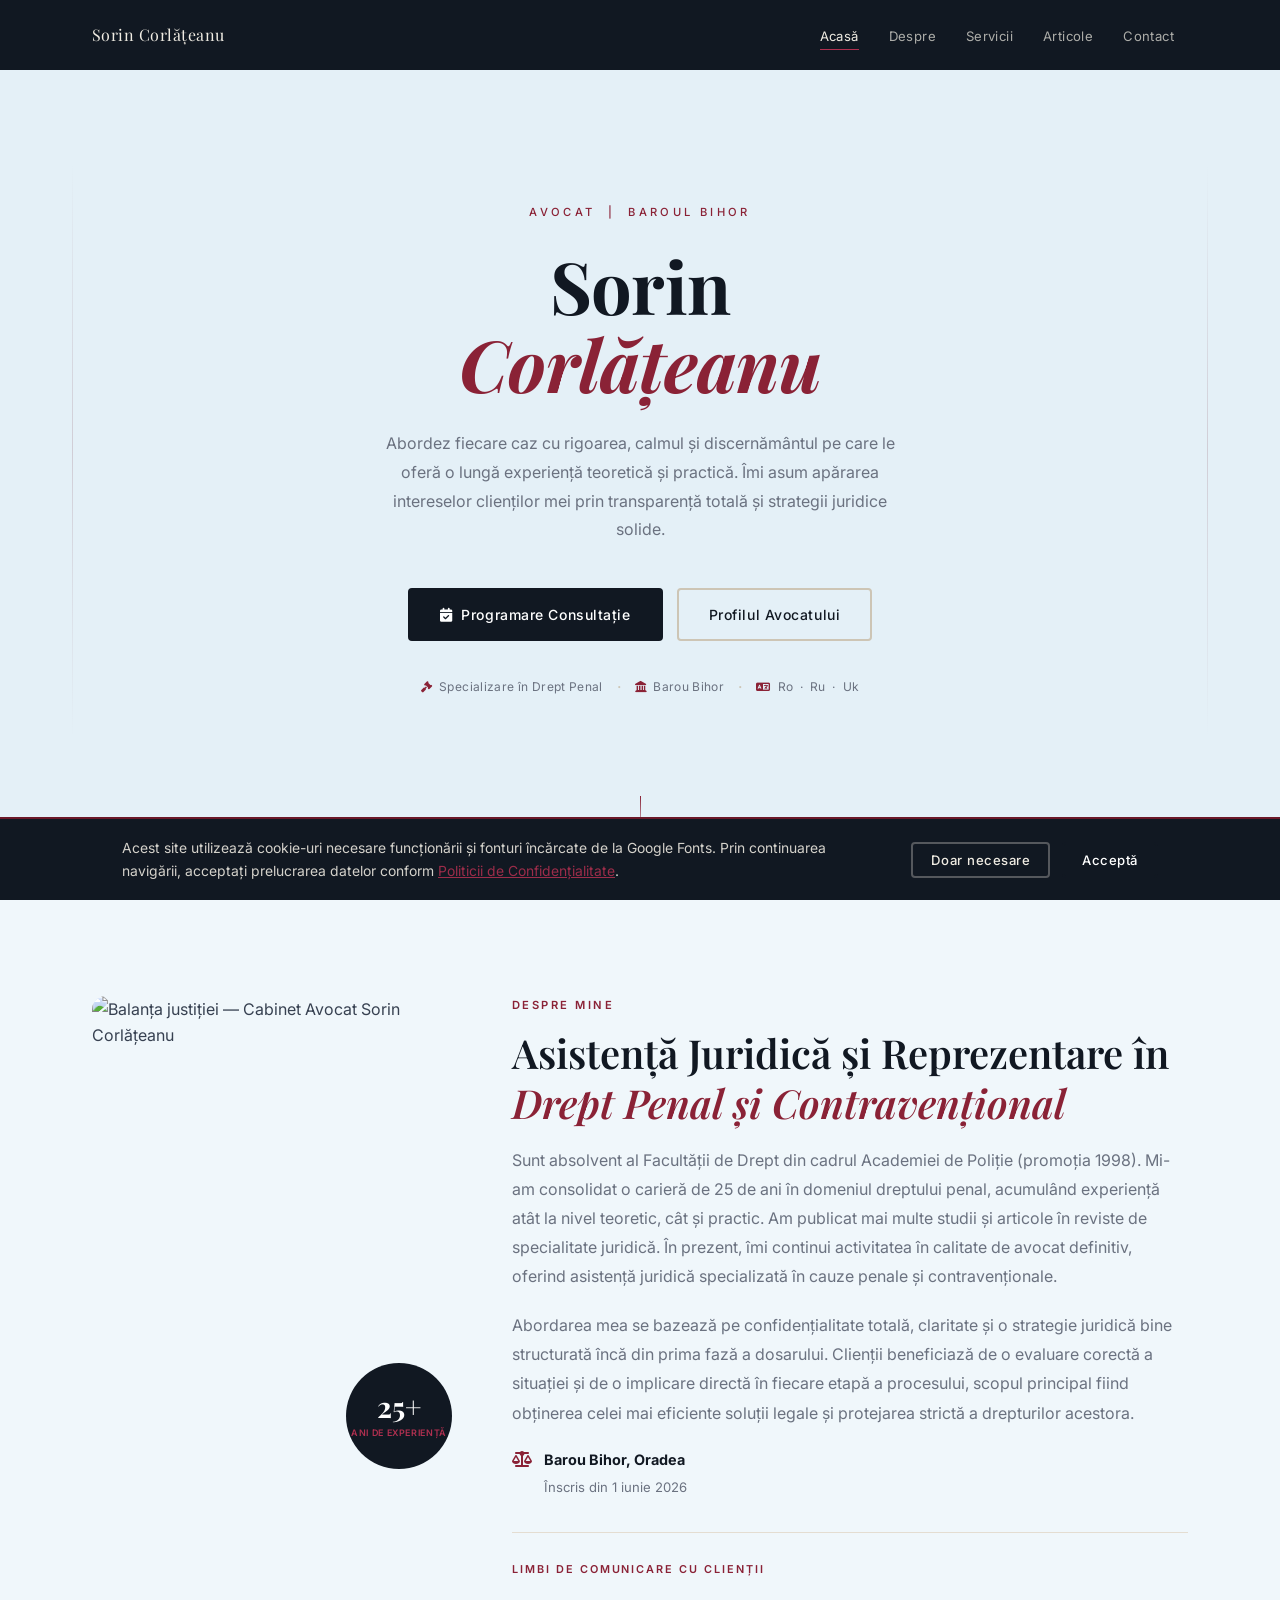
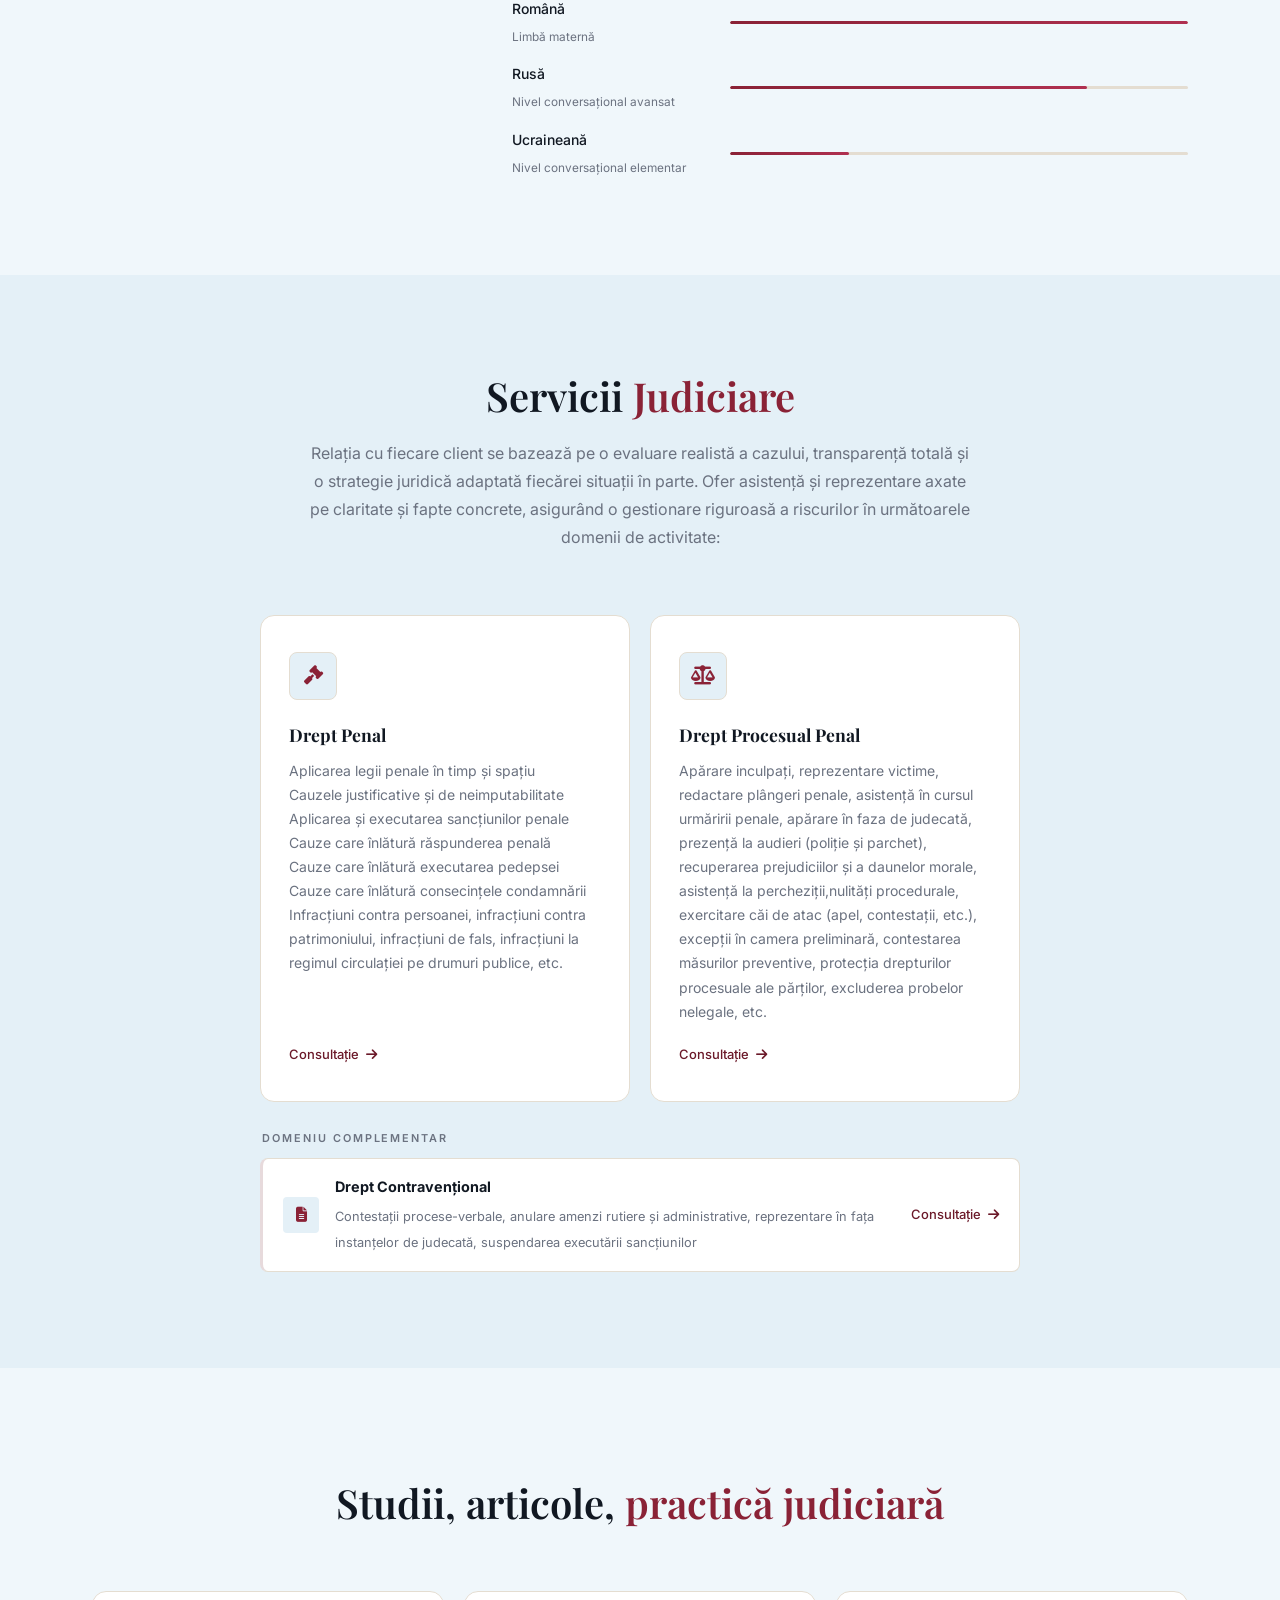
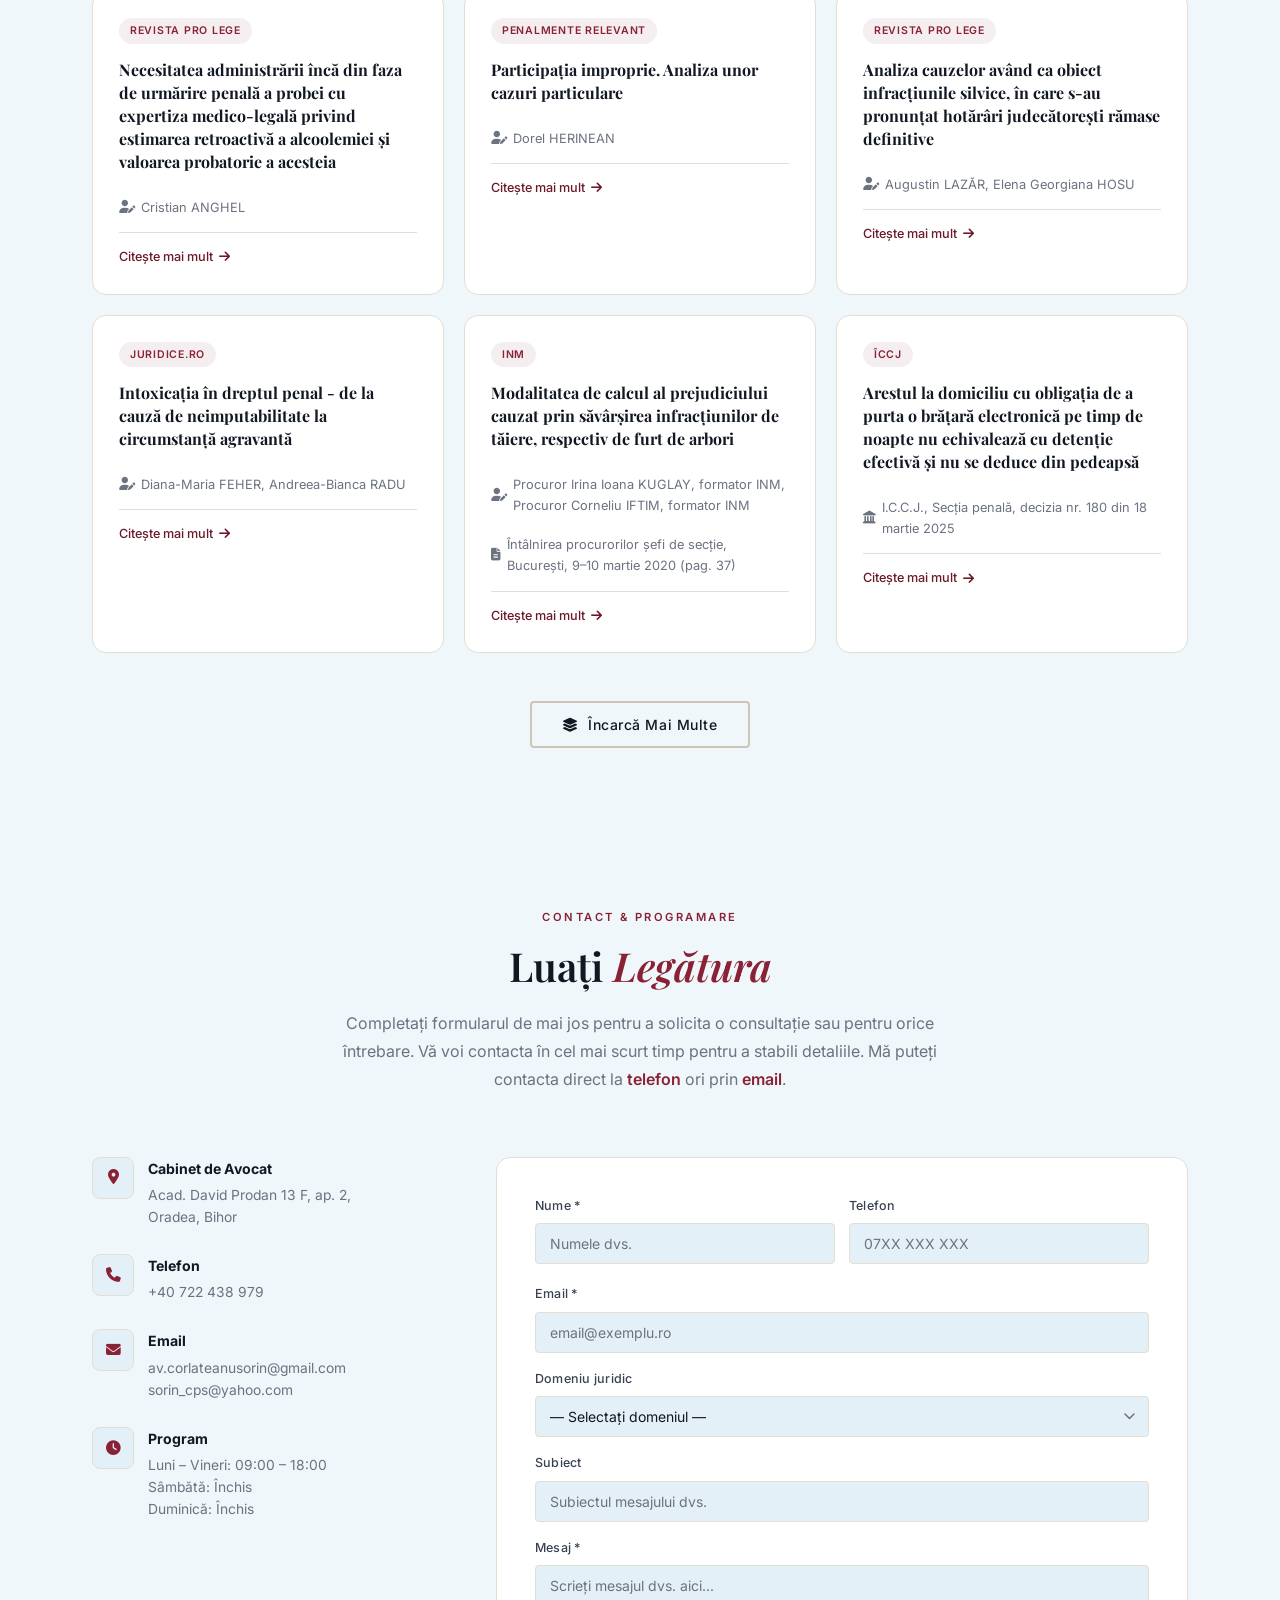
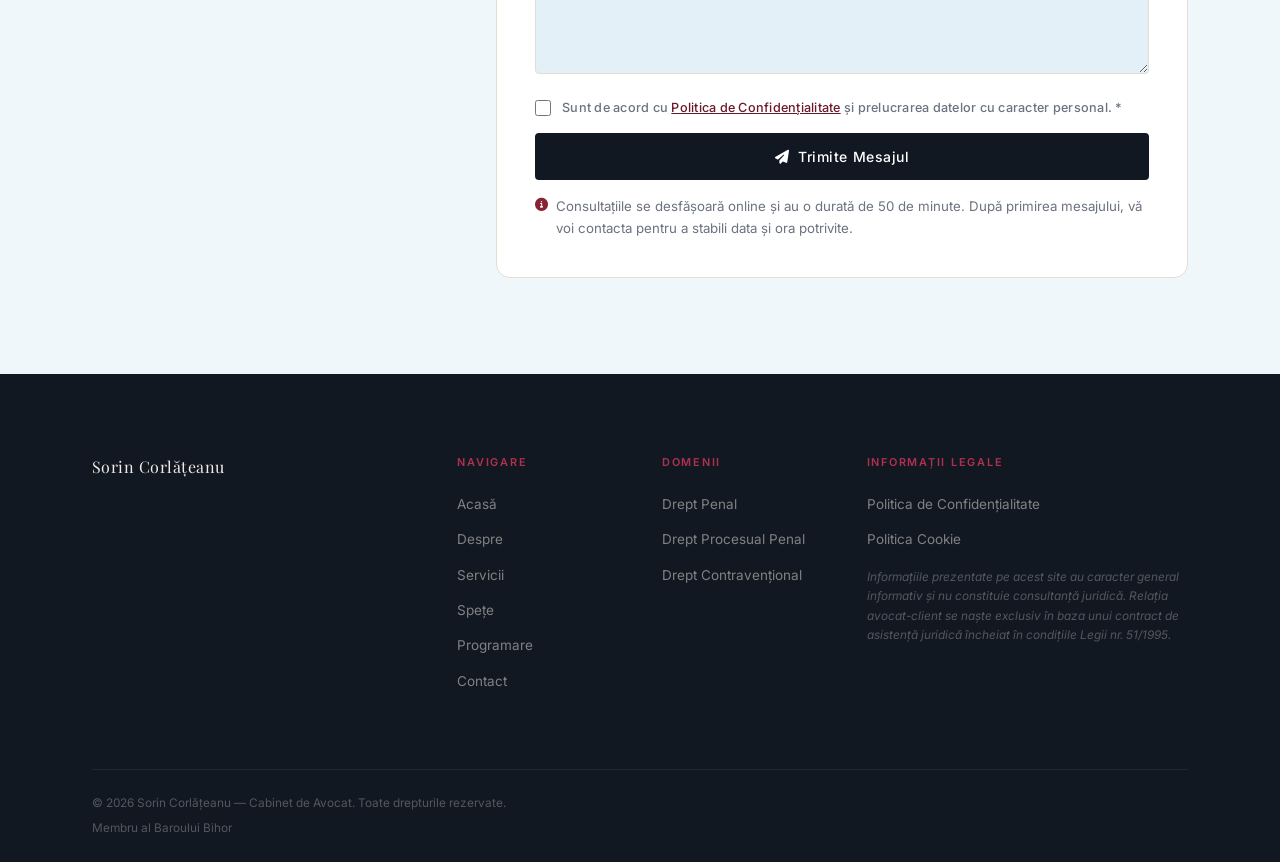
==== index.html @ 6539f289 "fix: update article titles and author formatting" ====
<!DOCTYPE html>
<html lang="ro">
<head>
  <meta charset="UTF-8">
  <meta name="viewport" content="width=device-width, initial-scale=1.0">
  <meta name="description" content="Avocat specializat în drept penal, contravențional| Oradea, România">
  <title>Sorin Corlățeanu — Avocat | Oradea, România</title>
  <link rel="preconnect" href="https://fonts.googleapis.com">
  <link rel="preconnect" href="https://fonts.gstatic.com" crossorigin>
  <link href="https://fonts.googleapis.com/css2?family=Playfair+Display:ital,wght@0,400;0,600;0,700;1,400&family=Inter:wght@300;400;500;600&display=swap" rel="stylesheet">
  <link rel="stylesheet" href="https://cdnjs.cloudflare.com/ajax/libs/font-awesome/6.5.0/css/all.min.css">
  <link rel="stylesheet" href="css/style.css">
</head>
<body>

  <!-- ===================== NAVIGARE ===================== -->
  <nav id="navbar" class="navbar">
    <div class="nav-container">
      <a href="#acasa" class="nav-logo">
        <span class="logo-name">Sorin Corlățeanu</span>
      </a>
      <button class="nav-toggle" id="navToggle" aria-label="Deschide meniu">
        <span></span><span></span><span></span>
      </button>
      <ul class="nav-links" id="navLinks">
        <li><a href="#acasa"      class="nav-link">Acasă</a></li>
        <li><a href="#despre"     class="nav-link">Despre</a></li>
        <li><a href="#servicii"   class="nav-link">Servicii</a></li>
        <li><a href="#spete"      class="nav-link">Articole</a></li>
        <li><a href="#contact"    class="nav-link">Contact</a></li>
      </ul>
    </div>
  </nav>

  <!-- ===================== HERO ===================== -->
  <section id="acasa" class="hero">
    <div class="hero-bg"></div>
    <div class="hero-content">
      <p class="hero-pretitle">Avocat &nbsp;|&nbsp; Baroul Bihor</p>
      <h1 class="hero-name">
        Sorin<br><em>Corlățeanu</em>
      </h1>
      <p class="hero-tagline">
        Abordez fiecare caz cu rigoarea, calmul și discernământul pe care le oferă o lungă experiență teoretică și practică. Îmi asum apărarea intereselor clienților mei prin transparență totală și strategii juridice solide.
      </p>
      <div class="hero-actions">
        <a href="#contact" class="btn btn-primary">
          <i class="fas fa-calendar-check"></i> Programare Consultație
        </a>
        <a href="#despre" class="btn btn-ghost">Profilul Avocatului</a>
      </div>
      <div class="hero-meta">
        <span class="hero-meta-item">
          <i class="fas fa-gavel"></i> Specializare în Drept Penal
        </span>
        <span class="hero-meta-sep">·</span>
        <span class="hero-meta-item">
          <i class="fas fa-landmark"></i> Barou Bihor
        </span>
        <span class="hero-meta-sep">·</span>
        <span class="hero-meta-item">
          <i class="fas fa-language"></i> Ro &nbsp;&middot;&nbsp; Ru &nbsp;&middot;&nbsp; Uk
        </span>
      </div>
    </div>
    <div class="hero-scroll-indicator" aria-hidden="true">
      <div class="scroll-line"></div>
      <span>Derulați</span>
    </div>
  </section>

  <!-- ===================== DESPRE ===================== -->
  <section id="despre" class="section despre">
    <div class="container">
      <div class="despre-grid">

        <div class="despre-image-col">
          <img
            src="https://images.pexels.com/photos/5669602/pexels-photo-5669602.jpeg?auto=compress&cs=tinysrgb&w=800"
            alt="Balanța justiției — Cabinet Avocat Sorin Corlățeanu"
            class="despre-img"
          >
          <div class="despre-badge">
            <span class="badge-number">25+</span>
            <span class="badge-label">Ani de Experiență</span>
          </div>
        </div>

        <div class="despre-content">
          <div class="section-label">Despre Mine</div>
          <h2 class="section-title">Asistență Juridică și Reprezentare în<br><em> Drept Penal și Contravențional</em></h2>

          <p class="despre-text">
            Sunt absolvent al Facultății de Drept din cadrul Academiei de Poliție (promoția 1998).
Mi-am consolidat o carieră de 25 de ani în domeniul dreptului penal, acumulând experiență atât la nivel teoretic, cât și practic. Am publicat mai multe studii și articole în reviste de specialitate juridică. În prezent, îmi continui activitatea în calitate de avocat definitiv, oferind asistență juridică specializată în cauze penale și contravenționale.
          </p>
          <p class="despre-text">
            Abordarea mea se bazează pe confidențialitate totală, claritate și o strategie juridică bine structurată încă din prima fază a dosarului. Clienții beneficiază de o evaluare corectă a situației și de o implicare directă în fiecare etapă a procesului, scopul principal fiind obținerea celei mai eficiente soluții legale și protejarea strictă a drepturilor acestora.
          </p>

          <div class="despre-credentials">
            <div class="credential">
              <i class="fas fa-balance-scale"></i>
              <div>
                <strong>Barou Bihor, Oradea</strong>
                <span>Înscris din 1 iunie 2026</span>
              </div>
            </div>
          </div>

          <div class="limbi-section">
            <h4 class="limbi-title">Limbi de Comunicare Cu Clienții</h4>
            <div class="limbi-list">

              <div class="limba-item">
                <div class="limba-info">
                  <span class="limba-name">Română</span>
                  <span class="limba-level">Limbă maternă</span>
                </div>
                <div class="limba-bar"><div class="limba-fill" style="width:100%"></div></div>
              </div>

              <div class="limba-item">
                <div class="limba-info">
                  <span class="limba-name">Rusă</span>
                  <span class="limba-level">Nivel conversațional avansat</span>
                </div>
                <div class="limba-bar"><div class="limba-fill" style="width:78%"></div></div>
              </div>

              <div class="limba-item">
                <div class="limba-info">
                  <span class="limba-name">Ucraineană</span>
                  <span class="limba-level">Nivel conversațional elementar</span>
                </div>
                <div class="limba-bar"><div class="limba-fill" style="width:26%"></div></div>
              </div>

            </div>
          </div>

        </div>

      </div>
    </div>
  </section>

  <!-- ===================== SERVICII ===================== -->
  <section id="servicii" class="section servicii">
    <div class="container">
      <div class="section-header">
        <h2 class="section-title">Servicii <span class="accent-plain">Judiciare</span></h2>
        <p class="section-subtitle">
          Relația cu fiecare client se bazează pe o evaluare realistă a cazului, transparență totală și o strategie juridică adaptată fiecărei situații în parte. Ofer asistență și reprezentare axate pe claritate și fapte concrete, asigurând o gestionare riguroasă a riscurilor în următoarele domenii de activitate:
        </p>
      </div>
      <div class="servicii-grid servicii-grid--2">

        <div class="serviciu-card">
          <div class="serviciu-icon"><i class="fas fa-gavel"></i></div>
          <h3>Drept Penal</h3>
          <div class="svc-lines">
            <span>Aplicarea legii penale în timp și spațiu</span>
            <span>Cauzele justificative și de neimputabilitate</span>
            <span>Aplicarea și executarea sancțiunilor penale</span>
            <span>Cauze care înlătură răspunderea penală</span>
            <span>Cauze care înlătură executarea pedepsei</span>
            <span>Cauze care înlătură consecințele condamnării</span>
            <span>Infracțiuni contra persoanei, infracțiuni contra patrimoniului, infracțiuni de fals, infracțiuni la regimul circulației pe drumuri publice, etc.</span>
          </div>
          <a href="#programare" class="card-link">Consultație <i class="fas fa-arrow-right"></i></a>
        </div>

        <div class="serviciu-card">
          <div class="serviciu-icon"><i class="fas fa-balance-scale"></i></div>
          <h3>Drept Procesual Penal</h3>
          <p>Apărare inculpați, reprezentare victime, redactare plângeri penale, asistență în cursul urmăririi penale, apărare în faza de judecată, prezență la audieri (poliție și parchet), recuperarea prejudiciilor și a daunelor morale, asistență la percheziții,nulități procedurale, exercitare căi de atac (apel, contestații, etc.), excepții în camera preliminară, contestarea măsurilor preventive, protecția drepturilor procesuale ale părților, excluderea probelor nelegale, etc.</p>
          <a href="#programare" class="card-link">Consultație <i class="fas fa-arrow-right"></i></a>
        </div>

      </div>

      <div class="servicii-complementare">
        <span class="complementare-label">Domeniu complementar</span>
        <div class="complementare-item">
          <div class="complementare-icon"><i class="fas fa-file-alt"></i></div>
          <div class="complementare-text">
            <strong>Drept Contravențional</strong>
            <span>Contestații procese-verbale, anulare amenzi rutiere și administrative, reprezentare în fața instanțelor de judecată, suspendarea executării sancțiunilor</span>
          </div>
          <a href="#programare" class="card-link">Consultație <i class="fas fa-arrow-right"></i></a>
        </div>
      </div>

    </div>
  </section>

  <!-- ===================== SPETE ===================== -->
  <section id="spete" class="section spete">
    <div class="container">
      <div class="section-header">
        <div class="section-label"></div>
        <h2 class="section-title">Studii, articole, <span class="accent-plain">practică judiciară</span></h2>
      </div>


      <div class="spete-grid" id="speteGrid">

        <article class="speta-card">
          <div class="speta-header">
            <span class="speta-badge publicatie">Revista Pro Lege</span>
          </div>
          <h3 class="speta-title">Necesitatea administrării încă din faza de urmărire penală a probei cu expertiza medico-legală privind estimarea retroactivă a alcoolemiei şi valoarea probatorie a acesteia</h3>
          <p class="speta-author"><i class="fas fa-user-pen"></i> Cristian ANGHEL</p>
          <div class="speta-footer">
            <a href="https://revistaprolege.ro/necesitatea-administrarii-inca-din-faza-de-urmarire-penala-probei-cu-expertiza-medico-legala-privind-estimarea-retroactiva-alcoolemiei-si-valoarea-probatorie-acesteia/" target="_blank" rel="noopener" class="speta-btn">
              Citește mai mult <i class="fas fa-arrow-right"></i>
            </a>
          </div>
        </article>

        <article class="speta-card">
          <div class="speta-header">
            <span class="speta-badge publicatie">Penalmente Relevant</span>
          </div>
          <h3 class="speta-title">Participația improprie. Analiza unor cazuri particulare</h3>
          <p class="speta-author"><i class="fas fa-user-pen"></i> Dorel HERINEAN</p>
          <div class="speta-footer">
            <a href="https://www.revista.penalmente.ro/wp-content/uploads/2019/02/Herinean.pdf" target="_blank" rel="noopener" class="speta-btn">
              Citește mai mult <i class="fas fa-arrow-right"></i>
            </a>
          </div>
        </article>

        <article class="speta-card">
          <div class="speta-header">
            <span class="speta-badge publicatie">Revista Pro Lege</span>
          </div>
          <h3 class="speta-title">Analiza cauzelor având ca obiect infracțiunile silvice, în care s-au pronunțat hotărâri judecătorești rămase definitive</h3>
          <p class="speta-author"><i class="fas fa-user-pen"></i> Augustin LAZĂR, Elena Georgiana HOSU</p>
          <div class="speta-footer">
            <a href="https://revistaprolege.ro/analiza-cauzelor-avand-ca-obiect-infractiunile-silvice-care-s-au-pronuntat-hotarari-judecatoresti-ramase-definitive/" target="_blank" rel="noopener" class="speta-btn">
              Citește mai mult <i class="fas fa-arrow-right"></i>
            </a>
          </div>
        </article>

        <article class="speta-card">
          <div class="speta-header">
            <span class="speta-badge publicatie">Juridice.ro</span>
          </div>
          <h3 class="speta-title">Intoxicația în dreptul penal - de la cauză de neimputabilitate la circumstanță agravantă</h3>
          <p class="speta-author"><i class="fas fa-user-pen"></i> Diana-Maria FEHER, Andreea-Bianca RADU</p>
          <div class="speta-footer">
            <a href="https://www.juridice.ro/686707/intoxicatia-in-dreptul-penal-de-la-cauza-de-neimputabilitate-la-circumstanta-agravanta.html" target="_blank" rel="noopener" class="speta-btn">
              Citește mai mult <i class="fas fa-arrow-right"></i>
            </a>
          </div>
        </article>

        <article class="speta-card">
          <div class="speta-header">
            <span class="speta-badge publicatie">INM</span>
          </div>
          <h3 class="speta-title">Modalitatea de calcul al prejudiciului cauzat prin săvârșirea infracțiunilor de tăiere, respectiv de furt de arbori</h3>
          <p class="speta-author"><i class="fas fa-user-pen"></i> Procuror Irina Ioana KUGLAY, formator INM, Procuror Corneliu IFTIM, formator INM</p>
          <p class="speta-author" style="margin-top:4px"><i class="fas fa-file-alt"></i> Întâlnirea procurorilor șefi de secție, București, 9–10 martie 2020 (pag. 37)</p>
          <div class="speta-footer">
            <a href="https://inm-lex.ro/wp-content/uploads/2020/04/Minuta-intalnire-procurori-sefi-sectie-Bucuresti-9-10-martie-2020.pdf" target="_blank" rel="noopener" class="speta-btn">
              Citește mai mult <i class="fas fa-arrow-right"></i>
            </a>
          </div>
        </article>

        <article class="speta-card">
          <div class="speta-header">
            <span class="speta-badge publicatie">ÎCCJ</span>
          </div>
          <h3 class="speta-title">Arestul la domiciliu cu obligația de a purta o brățară electronică pe timp de noapte nu echivalează cu detenție efectivă și nu se deduce din pedeapsă</h3>
          <p class="speta-author"><i class="fas fa-landmark"></i> I.C.C.J., Secția penală, decizia nr. 180 din 18 martie 2025</p>
          <div class="speta-footer">
            <a href="https://www.scj.ro/1093/Detalii-jurisprudenta?customQuery%5B0%5D.Key=id&amp;customQuery%5B0%5D.Value=230753#highlight=##" target="_blank" rel="noopener" class="speta-btn">
              Citește mai mult <i class="fas fa-arrow-right"></i>
            </a>
          </div>
        </article>

        <article class="speta-card">
          <div class="speta-header">
            <span class="speta-badge publicatie">Avocatnet.ro</span>
          </div>
          <h3 class="speta-title">Modificarea art. 1391 Cod Civil — extinderea dreptului la despăgubiri morale pentru victimele indirecte</h3>
          <p class="speta-author"><i class="fas fa-user-pen"></i> Cristian STANESCU</p>
          <div class="speta-footer">
            <a href="https://www.avocatnet.ro/articol_69673/Modificarea-Codului-Civil-in-sensul-extinderii-dreptului-la-desp%C4%83gubiri-morale-%C8%99i-pentru-victimele-indirecte-oficializat%C4%83.html" target="_blank" rel="noopener" class="speta-btn">
              Citește mai mult <i class="fas fa-arrow-right"></i>
            </a>
          </div>
        </article>

        <article class="speta-card">
          <div class="speta-header">
            <span class="speta-badge publicatie">Juridice.ro / ÎCCJ</span>
          </div>
          <h3 class="speta-title">ÎCCJ. Achitare pentru conducerea unui vehicul sub influența alcoolului</h3>
          <p class="speta-author"><i class="fas fa-user-pen"></i> Alina MATEI</p>
          <div class="speta-footer">
            <a href="https://www.juridice.ro/792374/iccj-achitare-pentru-conducere-a-unui-vehicul-sub-influenta-alcoolului.html" target="_blank" rel="noopener" class="speta-btn">
              Comentariu <i class="fas fa-arrow-right"></i>
            </a>
            <a href="https://www.scj.ro/1093/Detalii-jurisprudenta?customQuery%5B0%5D.Key=id&amp;customQuery%5B0%5D.Value=227149#highlight=##" target="_blank" rel="noopener" class="speta-btn">
              Speță <i class="fas fa-arrow-right"></i>
            </a>
          </div>
        </article>

      </div>

      <div class="spete-cta" id="speteCta" style="display:none">
        <button class="btn btn-ghost" id="incarcaMaiMulte">
          <i class="fas fa-layer-group"></i> Încarcă Mai Multe
        </button>
      </div>

    </div>
  </section>

  <!-- ===================== CONTACT ===================== -->
  <section id="contact" class="section contact">
    <div class="container">
      <div class="section-header">
        <div class="section-label">Contact &amp; Programare</div>
        <h2 class="section-title">Luați <em>Legătura</em></h2>
        <p class="section-subtitle">
          Completați formularul de mai jos pentru a solicita o consultație sau pentru orice întrebare. Vă voi contacta în cel mai scurt timp pentru a stabili detaliile. Mă puteți contacta direct la <span class="contact-trigger" id="triggerTelefon">telefon</span> ori prin <span class="contact-trigger" id="triggerEmail">email</span>.
        </p>
      </div>

      <div class="contact-grid">

        <div class="contact-info">
          <div class="contact-item">
            <div class="contact-icon"><i class="fas fa-map-marker-alt"></i></div>
            <div>
              <strong>Cabinet de Avocat</strong>
              <p>Acad. David Prodan 13 F, ap. 2,<br>Oradea, Bihor</p>
            </div>
          </div>
          <div class="contact-item" id="contactItemTelefon">
            <div class="contact-icon"><i class="fas fa-phone"></i></div>
            <div>
              <strong>Telefon</strong>
              <p><a href="tel:+40722438979">+40 722 438 979</a></p>
            </div>
          </div>
          <div class="contact-item" id="contactItemEmail">
            <div class="contact-icon"><i class="fas fa-envelope"></i></div>
            <div>
              <strong>Email</strong>
              <p><a href="mailto:av.corlateanusorin@gmail.com">av.corlateanusorin@gmail.com</a></p>
              <p><a href="mailto:sorin_cps@yahoo.com">sorin_cps@yahoo.com</a></p>
            </div>
          </div>
          <div class="contact-item">
            <div class="contact-icon"><i class="fas fa-clock"></i></div>
            <div>
              <strong>Program</strong>
              <p>
                Luni – Vineri: 09:00 – 18:00<br>
                Sâmbătă: Închis<br>
                Duminică: Închis
              </p>
            </div>
          </div>
        </div>

        <div data-fs-success class="contact-success" style="display:none">
          <i class="fas fa-check-circle"></i> Mesajul a fost trimis. Vă vom contacta în cel mai scurt timp.
        </div>
        <div data-fs-error class="contact-error" style="display:none"></div>

        <form class="contact-form" id="contactForm" novalidate>
          <div class="form-row">
            <div class="form-group">
              <label for="contactNume">Nume *</label>
              <input type="text" id="contactNume" name="nume" placeholder="Numele dvs." required data-fs-field>
              <span data-fs-error="nume" class="fs-field-error"></span>
            </div>
            <div class="form-group">
              <label for="contactTelefon">Telefon</label>
              <input type="tel" id="contactTelefon" name="telefon" placeholder="07XX XXX XXX">
            </div>
          </div>
          <div class="form-group">
            <label for="contactEmail">Email *</label>
            <input type="email" id="contactEmail" name="email" placeholder="email@exemplu.ro" required data-fs-field>
            <span data-fs-error="email" class="fs-field-error"></span>
          </div>
          <div class="form-group">
            <label for="contactTip">Domeniu juridic</label>
            <select id="contactTip" name="tip_problema">
              <option value="">— Selectați domeniul —</option>
              <option value="penal">Drept Penal</option>
              <option value="procesual">Drept Procesual Penal</option>
              <option value="contraventional">Drept Contravențional</option>
              <option value="altele">Altă problemă juridică</option>
            </select>
          </div>
          <div class="form-group">
            <label for="contactSubiect">Subiect</label>
            <input type="text" id="contactSubiect" name="subiect" placeholder="Subiectul mesajului dvs.">
          </div>
          <div class="form-group">
            <label for="contactMesaj">Mesaj *</label>
            <textarea id="contactMesaj" name="mesaj" rows="5" placeholder="Scrieți mesajul dvs. aici..." required data-fs-field></textarea>
            <span data-fs-error="mesaj" class="fs-field-error"></span>
          </div>
          <div class="form-group form-checkbox">
            <input type="checkbox" id="contactGDPR" name="gdpr" required>
            <label for="contactGDPR">
              Sunt de acord cu <a href="politica-confidentialitate.html" class="link-gold" target="_blank">Politica de Confidențialitate</a> și prelucrarea datelor cu caracter personal. *
            </label>
          </div>
          <button type="submit" class="btn btn-primary btn-full" data-fs-submit-btn>
            <i class="fas fa-paper-plane"></i> Trimite Mesajul
          </button>
          <p class="consult-note">
            <i class="fas fa-info-circle"></i>
            Consultațiile se desfășoară online și au o durată de 50 de minute. După primirea mesajului, vă voi contacta pentru a stabili data și ora potrivite.
          </p>
        </form>

      </div>
    </div>
  </section>

  <!-- ===================== FOOTER ===================== -->
  <footer class="footer">
    <div class="container">
      <div class="footer-grid">

        <div class="footer-brand">
          <div class="footer-logo">
            <span class="logo-name">Sorin Corlățeanu</span>
          </div>
          <p class="footer-tagline"></p>
        </div>

        <div class="footer-links">
          <h4>Navigare</h4>
          <ul>
            <li><a href="#acasa">Acasă</a></li>
            <li><a href="#despre">Despre</a></li>
            <li><a href="#servicii">Servicii</a></li>
            <li><a href="#spete">Spețe</a></li>
            <li><a href="#programare">Programare</a></li>
            <li><a href="#contact">Contact</a></li>
          </ul>
        </div>

        <div class="footer-links">
          <h4>Domenii</h4>
          <ul>
            <li><a href="#servicii">Drept Penal</a></li>
            <li><a href="#servicii">Drept Procesual Penal</a></li>
            <li><a href="#servicii">Drept Contravențional</a></li>
          </ul>
        </div>

        <div class="footer-legal">
          <h4>Informații Legale</h4>
          <ul>
            <li><a href="politica-confidentialitate.html">Politica de Confidențialitate</a></li>
            <li><a href="politica-confidentialitate.html#cookies">Politica Cookie</a></li>
          </ul>
          <p class="footer-disclaimer">
            Informațiile prezentate pe acest site au caracter general informativ și nu constituie consultanță juridică. Relația avocat-client se naște exclusiv în baza unui contract de asistență juridică încheiat în condițiile Legii nr. 51/1995.
          </p>
        </div>

      </div>

      <div class="footer-bottom">
        <p>© <span id="footerYear"></span> Sorin Corlățeanu — Cabinet de Avocat. Toate drepturile rezervate.</p>
        <p>Membru al Baroului Bihor</p>
      </div>
    </div>
  </footer>

  <!-- Cookie consent banner -->
  <div class="cookie-banner" id="cookieBanner" role="dialog" aria-label="Consimțământ cookie-uri">
    <div class="cookie-banner-inner">
      <p>
        Acest site utilizează cookie-uri necesare funcționării și fonturi încărcate de la Google Fonts.
        Prin continuarea navigării, acceptați prelucrarea datelor conform
        <a href="politica-confidentialitate.html" class="link-gold">Politicii de Confidențialitate</a>.
      </p>
      <div class="cookie-actions">
        <button class="btn btn-ghost btn-sm" id="cookieReject">Doar necesare</button>
        <button class="btn btn-primary btn-sm" id="cookieAccept">Acceptă</button>
      </div>
    </div>
  </div>

  <script src="js/main.js"></script>
  <script>
    window.formspree = window.formspree || function () { (formspree.q = formspree.q || []).push(arguments); };
    formspree('initForm', { formElement: '#contactForm', formId: 'mojopqre' });
  </script>
  <script src="https://unpkg.com/@formspree/ajax@1" defer></script>
</body>
</html>
---- css/style.css ----
/* ============================================================
   VARIABILE & RESET
   ============================================================ */
:root {
  /* Fundal */
  --bg-page:    #f0f7fb;      /* albastru marin foarte deschis */
  --bg-alt:     #e4f0f7;      /* ușor mai adânc — secțiuni alternante */
  --bg-dark:    #111822;      /* nav + footer */
  --bg-card:    #ffffff;      /* carduri albe pe fundal albastru — contrast curat */

  /* Accent — bordeaux / vișiniu închis */
  --gold:        #6b1929;
  --gold-mid:    #8a2236;
  --gold-light:  #b03050;
  --gold-alpha:  rgba(107, 25, 41, 0.07);
  --gold-border: rgba(107, 25, 41, 0.16);

  /* Text */
  --text-1:  #111822;         /* titluri */
  --text-2:  #374151;         /* corp de text */
  --text-3:  #6b7280;         /* text secundar */
  --text-inv:#f0ece3;         /* text pe fundal închis */

  /* Borduri */
  --border:      #e4ddd1;
  --border-dark: #cdc5b5;

  /* Stare */
  --success: #2d6e4a;
  --warning: #9a5818;

  /* Dimensiuni */
  --r-sm:  4px;
  --r-md:  8px;
  --r-lg:  14px;
  --r-xl:  20px;

  --shadow-card:  0 2px 18px rgba(0,0,0,0.07);
  --shadow-hover: 0 4px 28px rgba(0,0,0,0.12);

  --serif: 'Playfair Display', Georgia, 'Times New Roman', serif;
  --sans:  'Inter', system-ui, -apple-system, sans-serif;

  --ease: 0.25s ease;
  --nav-h: 70px;
}

*, *::before, *::after { box-sizing: border-box; margin: 0; padding: 0; }
html { scroll-behavior: smooth; font-size: 16px; }
body {
  background: var(--bg-page);
  color: var(--text-2);
  font-family: var(--sans);
  line-height: 1.65;
  overflow-x: hidden;
}
a { color: inherit; text-decoration: none; }
ul { list-style: none; }
img { max-width: 100%; display: block; }
button { cursor: pointer; border: none; background: none; font-family: inherit; color: inherit; }
input, textarea, select { font-family: inherit; }

/* ============================================================
   LAYOUT
   ============================================================ */
.container {
  max-width: 1160px;
  margin: 0 auto;
  padding: 0 32px;
}
.section { padding: 96px 0; }

.section-header {
  text-align: center;
  max-width: 660px;
  margin: 0 auto 64px;
}
.section-label {
  display: block;
  font-size: 0.7rem;
  font-weight: 600;
  letter-spacing: 0.22em;
  text-transform: uppercase;
  color: var(--gold-mid);
  margin-bottom: 14px;
}
.section-title {
  font-family: var(--serif);
  font-size: clamp(1.8rem, 3.4vw, 2.5rem);
  font-weight: 600;
  color: var(--text-1);
  line-height: 1.24;
  margin-bottom: 18px;
}
.section-title em { font-style: italic; color: var(--gold-mid); }
.section-title .accent-plain { font-style: normal; color: var(--gold-mid); }
.section-subtitle { color: var(--text-3); font-size: 1rem; line-height: 1.75; }

/* ============================================================
   BUTOANE
   ============================================================ */
.btn {
  display: inline-flex;
  align-items: center;
  gap: 9px;
  padding: 13px 30px;
  border-radius: var(--r-sm);
  font-size: 0.875rem;
  font-weight: 500;
  letter-spacing: 0.04em;
  transition: background var(--ease), color var(--ease), border-color var(--ease);
  cursor: pointer;
  white-space: nowrap;
}
.btn-primary {
  background: var(--text-1);
  color: #ffffff;
  border: 2px solid var(--text-1);
}
.btn-primary:hover {
  background: #1e2d40;
  border-color: #1e2d40;
}
.btn-ghost {
  background: transparent;
  color: var(--text-1);
  border: 2px solid var(--border-dark);
}
.btn-ghost:hover {
  border-color: var(--gold);
  color: var(--gold);
}
.btn-full { width: 100%; justify-content: center; }
.btn-sm { padding: 8px 18px; font-size: 0.82rem; }
.optional { font-size: 0.76rem; color: var(--text-3); font-weight: 400; }

/* ============================================================
   NAVIGARE
   ============================================================ */
.navbar {
  position: fixed;
  top: 0; left: 0; right: 0;
  z-index: 900;
  height: var(--nav-h);
  background: var(--bg-dark);
}
.navbar.scrolled {
  box-shadow: 0 2px 20px rgba(0,0,0,0.3);
}
.nav-container {
  max-width: 1160px;
  margin: 0 auto;
  padding: 0 32px;
  height: 100%;
  display: flex;
  align-items: center;
  justify-content: space-between;
}
.nav-logo { display: flex; align-items: center; gap: 13px; }
.logo-initials {
  width: 38px; height: 38px;
  border: 1px solid var(--gold-light);
  border-radius: 50%;
  display: flex; align-items: center; justify-content: center;
  font-family: var(--serif);
  font-size: 0.78rem;
  color: var(--gold-light);
  font-weight: 600;
  flex-shrink: 0;
  letter-spacing: 0.04em;
}
.logo-name {
  font-family: var(--serif);
  font-size: 1rem;
  color: var(--text-inv);
  letter-spacing: 0.03em;
}
.nav-links { display: flex; align-items: center; gap: 2px; }
.nav-link {
  padding: 8px 14px;
  font-size: 0.82rem;
  color: rgba(240,236,227,0.7);
  letter-spacing: 0.03em;
  transition: color var(--ease);
  position: relative;
}
.nav-link::after {
  content: '';
  position: absolute;
  bottom: 2px; left: 14px; right: 14px;
  height: 1px;
  background: var(--gold-light);
  transform: scaleX(0);
  transition: transform var(--ease);
  transform-origin: center;
}
.nav-link:hover, .nav-link.active { color: var(--text-inv); }
.nav-link:hover::after, .nav-link.active::after { transform: scaleX(1); }

.nav-toggle {
  display: none; flex-direction: column; gap: 5px; padding: 8px;
}
.nav-toggle span {
  display: block; width: 23px; height: 1.5px;
  background: var(--text-inv);
  border-radius: 2px;
  transition: var(--ease);
}
.nav-toggle.open span:nth-child(1) { transform: translateY(6.5px) rotate(45deg); }
.nav-toggle.open span:nth-child(2) { opacity: 0; }
.nav-toggle.open span:nth-child(3) { transform: translateY(-6.5px) rotate(-45deg); }

/* ============================================================
   HERO
   ============================================================ */
.hero {
  position: relative;
  min-height: 100vh;
  display: flex;
  flex-direction: column;
  align-items: center;
  justify-content: center;
  background: var(--bg-alt);
  overflow: hidden;
}

/* Linie decorativă stânga */
.hero::before {
  content: '';
  position: absolute;
  left: 72px; top: 18%; bottom: 18%;
  width: 1px;
  background: linear-gradient(to bottom, transparent, var(--gold-border), transparent);
}
/* Linie decorativă dreapta */
.hero::after {
  content: '';
  position: absolute;
  right: 72px; top: 18%; bottom: 18%;
  width: 1px;
  background: linear-gradient(to bottom, transparent, var(--gold-border), transparent);
}

.hero-content {
  position: relative;
  text-align: center;
  padding: 0 40px;
  max-width: 780px;
}
.hero-pretitle {
  font-size: 0.7rem;
  font-weight: 500;
  letter-spacing: 0.3em;
  text-transform: uppercase;
  color: var(--gold-mid);
  margin-bottom: 26px;
}
.hero-name {
  font-family: var(--serif);
  font-size: clamp(2.8rem, 6vw, 4.5rem);
  font-weight: 700;
  line-height: 1.08;
  color: var(--text-1);
  margin-bottom: 26px;
  letter-spacing: -0.01em;
}
.hero-name em { font-style: italic; color: var(--gold-mid); }

.hero-tagline {
  font-size: 1rem;
  color: var(--text-3);
  max-width: 520px;
  margin: 0 auto 44px;
  line-height: 1.8;
}
.hero-actions {
  display: flex;
  align-items: center;
  justify-content: center;
  gap: 14px;
  flex-wrap: wrap;
}

/* Hero meta — info strip sub butoane */
.hero-meta {
  display: flex;
  align-items: center;
  justify-content: center;
  gap: 14px;
  margin-top: 36px;
  flex-wrap: wrap;
}
.hero-meta-item {
  font-size: 0.75rem;
  color: var(--text-3);
  display: flex;
  align-items: center;
  gap: 7px;
  letter-spacing: 0.03em;
}
.hero-meta-item i {
  color: var(--gold-mid);
  font-size: 0.7rem;
}
.hero-meta-sep {
  color: var(--border-dark);
  font-size: 1rem;
  line-height: 1;
  user-select: none;
}

/* Scroll indicator — poziționat absolut, fără conflict de transform */
.hero-scroll-indicator {
  position: absolute;
  bottom: 36px;
  left: 0; right: 0;
  display: flex;
  flex-direction: column;
  align-items: center;
  gap: 8px;
  color: var(--text-3);
  font-size: 0.62rem;
  letter-spacing: 0.2em;
  text-transform: uppercase;
  pointer-events: none;
}
.scroll-line {
  width: 1px;
  height: 44px;
  background: linear-gradient(to bottom, var(--gold-mid), transparent);
  animation: scrollPulse 2.6s ease-in-out infinite;
}
@keyframes scrollPulse {
  0%   { transform: scaleY(0); transform-origin: top; opacity: 0; }
  40%  { opacity: 1; }
  50%  { transform: scaleY(1); transform-origin: top; }
  51%  { transform: scaleY(1); transform-origin: bottom; }
  90%  { opacity: 1; }
  100% { transform: scaleY(0); transform-origin: bottom; opacity: 0; }
}

/* ============================================================
   DESPRE
   ============================================================ */
.despre { background: var(--bg-page); }
.despre-grid {
  display: grid;
  grid-template-columns: 340px 1fr;
  gap: 80px;
  align-items: start;
}
.despre-image-col { position: relative; }
.despre-img {
  width: 100%;
  aspect-ratio: 3 / 4;
  object-fit: cover;
  object-position: center top;
  border-radius: var(--r-lg);
  display: block;
}
.image-placeholder {
  width: 100%;
  aspect-ratio: 3 / 4;
  background: var(--bg-alt);
  border: 1px solid var(--border);
  border-radius: var(--r-lg);
  display: flex; flex-direction: column;
  align-items: center; justify-content: center;
  gap: 16px;
  color: var(--text-3);
}
.image-placeholder i { font-size: 3rem; color: var(--gold-light); opacity: 0.4; }
.image-placeholder span { font-size: 0.75rem; letter-spacing: 0.12em; text-transform: uppercase; }

.despre-badge {
  position: absolute;
  bottom: -20px; right: -20px;
  width: 106px; height: 106px;
  background: var(--text-1);
  border-radius: 50%;
  display: flex; flex-direction: column;
  align-items: center; justify-content: center;
  color: #fff;
}
.badge-number {
  font-family: var(--serif);
  font-size: 1.8rem; font-weight: 700; line-height: 1;
}
.badge-label {
  font-size: 0.56rem; font-weight: 600;
  text-align: center; text-transform: uppercase;
  letter-spacing: 0.07em; margin-top: 5px;
  color: var(--gold-light);
}

.despre-content .section-label,
.despre-content .section-title { text-align: left; }
.despre-text { color: var(--text-3); line-height: 1.82; margin-bottom: 20px; }

.despre-stats {
  display: grid; grid-template-columns: repeat(3, 1fr);
  gap: 0;
  margin: 36px 0;
  border: 1px solid var(--border);
  border-radius: var(--r-md);
  overflow: hidden;
}
.stat {
  text-align: center;
  padding: 22px 16px;
  border-right: 1px solid var(--border);
}
.stat:last-child { border-right: none; }
.stat-number {
  display: block;
  font-family: var(--serif);
  font-size: 2rem; font-weight: 700;
  color: var(--gold-mid);
  line-height: 1; margin-bottom: 6px;
}
.stat-label { font-size: 0.7rem; color: var(--text-3); text-transform: uppercase; letter-spacing: 0.07em; }

.despre-credentials { display: flex; flex-direction: column; gap: 18px; }

/* Limbi de comunicare */
.limbi-section {
  margin-top: 32px;
  padding-top: 28px;
  border-top: 1px solid var(--border);
}
.limbi-title {
  font-size: 0.68rem;
  font-weight: 600;
  letter-spacing: 0.18em;
  text-transform: uppercase;
  color: var(--gold-mid);
  margin-bottom: 18px;
}
.limbi-list { display: flex; flex-direction: column; gap: 14px; }
.limba-item {
  display: grid;
  grid-template-columns: 200px 1fr;
  align-items: center;
  gap: 18px;
}
.limba-name {
  display: block;
  font-size: 0.875rem;
  font-weight: 500;
  color: var(--text-1);
  margin-bottom: 2px;
}
.limba-level { font-size: 0.74rem; color: var(--text-3); }
.limba-bar {
  height: 3px;
  background: var(--border);
  border-radius: 2px;
  overflow: hidden;
}
.limba-fill {
  height: 100%;
  background: linear-gradient(to right, var(--gold-mid), var(--gold-light));
  border-radius: 2px;
}
.credential { display: flex; align-items: flex-start; gap: 14px; }
.credential i { font-size: 1rem; color: var(--gold-mid); margin-top: 3px; flex-shrink: 0; width: 18px; }
.credential strong { display: block; color: var(--text-1); font-size: 0.9rem; margin-bottom: 2px; }
.credential span { font-size: 0.82rem; color: var(--text-3); }

/* ============================================================
   SERVICII
   ============================================================ */
.servicii { background: var(--bg-alt); }
.servicii-grid {
  display: grid; grid-template-columns: repeat(3, 1fr); gap: 20px;
}
/* 2 domenii principale — centrat, mai lat */
.servicii-grid--2 {
  grid-template-columns: repeat(2, 1fr);
  max-width: 760px;
  margin: 0 auto;
}

/* Domeniu complementar */
.servicii-complementare {
  max-width: 760px;
  margin: 28px auto 0;
}
.complementare-label {
  display: block;
  font-size: 0.68rem;
  font-weight: 600;
  letter-spacing: 0.18em;
  text-transform: uppercase;
  color: var(--text-3);
  margin-bottom: 10px;
  padding-left: 2px;
}
.complementare-item {
  display: flex;
  align-items: center;
  gap: 16px;
  background: var(--bg-card);
  border: 1px solid var(--border);
  border-left: 3px solid var(--gold-border);
  border-radius: var(--r-md);
  padding: 16px 20px;
  transition: border-color var(--ease);
}
.complementare-item:hover { border-left-color: var(--gold-mid); }
.complementare-icon {
  width: 36px; height: 36px; flex-shrink: 0;
  background: var(--bg-alt);
  border-radius: var(--r-sm);
  display: flex; align-items: center; justify-content: center;
}
.complementare-icon i { font-size: 0.95rem; color: var(--gold-mid); }
.complementare-text { flex: 1; }
.complementare-text strong { display: block; font-size: 0.9rem; color: var(--text-1); margin-bottom: 3px; }
.complementare-text span { font-size: 0.8rem; color: var(--text-3); line-height: 1.5; }

.serviciu-card {
  background: var(--bg-card);
  border: 1px solid var(--border);
  border-radius: var(--r-lg);
  padding: 36px 28px;
  transition: border-color var(--ease), box-shadow var(--ease);
  display: flex;
  flex-direction: column;
}
.serviciu-card:hover {
  border-color: var(--gold-border);
  box-shadow: var(--shadow-hover);
}
.serviciu-icon {
  width: 48px; height: 48px;
  background: var(--bg-alt);
  border: 1px solid var(--border);
  border-radius: var(--r-md);
  display: flex; align-items: center; justify-content: center;
  margin-bottom: 20px;
  transition: border-color var(--ease), background var(--ease);
}
.serviciu-card:hover .serviciu-icon {
  background: var(--gold-alpha);
  border-color: var(--gold-border);
}
.serviciu-icon i { font-size: 1.2rem; color: var(--gold-mid); }
.serviciu-card h3 { font-family: var(--serif); font-size: 1.1rem; color: var(--text-1); margin-bottom: 10px; }
.serviciu-card p { font-size: 0.875rem; color: var(--text-3); line-height: 1.72; margin-bottom: 20px; flex: 1; }
.svc-lines { font-size: 0.875rem; color: var(--text-3); line-height: 1.72; margin-bottom: 20px; flex: 1; }
.svc-lines span { display: block; }
.card-link {
  font-size: 0.81rem; color: var(--gold); font-weight: 500;
  display: flex; align-items: center; gap: 7px;
  transition: color var(--ease), gap var(--ease);
}
.card-link:hover { gap: 11px; color: var(--gold-mid); }

/* ============================================================
   SPETE
   ============================================================ */
.spete { background: var(--bg-page); }

.spete-filters {
  display: flex; flex-wrap: wrap; gap: 8px;
  justify-content: center; margin-bottom: 48px;
}
.filter-btn {
  padding: 7px 18px;
  border: 1px solid var(--border);
  border-radius: 100px;
  font-size: 0.8rem; color: var(--text-3);
  background: transparent;
  transition: all var(--ease);
}
.filter-btn:hover { border-color: var(--gold-border); color: var(--gold); }
.filter-btn.active { background: var(--text-1); border-color: var(--text-1); color: #fff; font-weight: 500; }

.spete-grid { display: grid; grid-template-columns: repeat(3, 1fr); gap: 20px; }

.speta-card {
  background: var(--bg-card);
  border: 1px solid var(--border);
  border-radius: var(--r-lg);
  padding: 26px;
  display: flex; flex-direction: column; gap: 14px;
  transition: border-color var(--ease), box-shadow var(--ease);
}
.speta-card:hover { border-color: var(--gold-border); box-shadow: var(--shadow-card); }

.speta-header { display: flex; align-items: center; justify-content: space-between; gap: 8px; }
.speta-badge {
  font-size: 0.66rem; font-weight: 600;
  letter-spacing: 0.07em; text-transform: uppercase;
  padding: 4px 11px; border-radius: 100px;
}
.speta-badge.penal           { background: #fff0f0; color: #b83232; }
.speta-badge.procesual       { background: #eff4ff; color: #3b6fcb; }
.speta-badge.contraventional { background: #fff8ee; color: #9a5010; }
.speta-badge.publicatie      { background: var(--gold-alpha); color: var(--gold-mid); }
.speta-author { font-size: 0.8rem; color: var(--text-3); margin: 10px 0 0; display: flex; align-items: center; gap: 6px; }

.speta-date { font-size: 0.74rem; color: var(--text-3); flex-shrink: 0; }
.speta-title { font-family: var(--serif); font-size: 1rem; color: var(--text-1); line-height: 1.44; }
.speta-summary { font-size: 0.855rem; color: var(--text-3); line-height: 1.72; flex: 1; }
.speta-footer {
  display: flex; align-items: center; justify-content: space-between; gap: 10px;
  padding-top: 14px; border-top: 1px solid var(--border);
}
.speta-result { font-size: 0.75rem; font-weight: 500; display: flex; align-items: center; gap: 6px; }
.result-success { color: var(--success); }
.result-partial { color: var(--warning); }
.speta-btn {
  font-size: 0.79rem; color: var(--gold); font-weight: 500;
  display: flex; align-items: center; gap: 6px;
  transition: color var(--ease), gap var(--ease);
  background: none; border: none; cursor: pointer; white-space: nowrap;
}
.speta-btn:hover { gap: 10px; color: var(--gold-mid); }
.spete-coming-soon {
  text-align: center;
  padding: 52px 24px;
  border: 1px dashed var(--gold-border);
  border-radius: var(--r-lg);
  color: var(--text-3);
}
.spete-coming-soon i {
  font-size: 2rem;
  color: var(--gold-mid);
  opacity: 0.4;
  margin-bottom: 14px;
  display: block;
}
.spete-coming-soon p {
  font-size: 0.92rem;
  font-style: italic;
}
.spete-cta { text-align: center; margin-top: 48px; }

/* ============================================================
   MODAL SPEȚĂ
   ============================================================ */
.modal-overlay {
  position: fixed; inset: 0;
  background: rgba(17,24,34,0.55);
  backdrop-filter: blur(4px);
  z-index: 1000;
  display: none;
  align-items: center; justify-content: center;
  padding: 24px;
}
.modal-overlay.open { display: flex; }
.modal {
  background: var(--bg-card);
  border: 1px solid var(--border);
  border-radius: var(--r-xl);
  padding: 48px 52px;
  max-width: 660px; width: 100%;
  max-height: 88vh; overflow-y: auto;
  position: relative;
  box-shadow: 0 24px 60px rgba(0,0,0,0.2);
}
.modal-close {
  position: absolute; top: 18px; right: 18px;
  width: 34px; height: 34px; border-radius: 50%;
  background: var(--bg-alt); color: var(--text-3);
  display: flex; align-items: center; justify-content: center;
  font-size: 0.88rem;
  transition: all var(--ease);
}
.modal-close:hover { background: var(--text-1); color: #fff; }
.modal-badge-el { display: inline-block; margin-bottom: 16px; }
.modal-title { font-family: var(--serif); font-size: 1.45rem; color: var(--text-1); margin-bottom: 8px; }
.modal-meta { font-size: 0.8rem; color: var(--text-3); margin-bottom: 22px; }
.modal-body { color: var(--text-3); line-height: 1.8; font-size: 0.9rem; }
.modal-body p + p { margin-top: 12px; }
.modal-result-el {
  margin-top: 22px; padding: 14px 16px;
  background: var(--bg-alt);
  border-left: 3px solid var(--gold-mid);
  border-radius: 0 var(--r-sm) var(--r-sm) 0;
  font-size: 0.86rem; color: var(--text-2);
}

/* ============================================================
   PROGRAMARE / CALENDAR
   ============================================================ */
.programare { background: var(--bg-alt); }
.programare-layout {
  display: grid; grid-template-columns: 1fr 1fr;
  gap: 40px; align-items: start;
}
.calendar-col { display: flex; flex-direction: column; gap: 20px; }

.calendar {
  background: var(--bg-card);
  border: 1px solid var(--border);
  border-radius: var(--r-lg);
  padding: 26px;
}
.calendar-header { display: flex; align-items: center; justify-content: space-between; margin-bottom: 22px; }
.cal-nav {
  width: 34px; height: 34px; border-radius: 50%;
  border: 1px solid var(--border); color: var(--text-3);
  display: flex; align-items: center; justify-content: center;
  font-size: 0.78rem; transition: all var(--ease);
}
.cal-nav:hover { background: var(--text-1); border-color: var(--text-1); color: #fff; }
.cal-month-year { font-family: var(--serif); font-size: 1rem; color: var(--text-1); }

.calendar-weekdays {
  display: grid; grid-template-columns: repeat(7, 1fr);
  gap: 2px; margin-bottom: 6px;
}
.calendar-weekdays span {
  text-align: center; font-size: 0.66rem; font-weight: 600;
  letter-spacing: 0.05em; text-transform: uppercase;
  color: var(--text-3); padding: 4px 0;
}
.wd-weekend { opacity: 0.45; }

.calendar-days { display: grid; grid-template-columns: repeat(7, 1fr); gap: 2px; }
.cal-day {
  aspect-ratio: 1;
  display: flex; align-items: center; justify-content: center;
  border-radius: var(--r-sm); font-size: 0.82rem; color: var(--text-2);
  cursor: pointer; transition: all var(--ease); position: relative;
  user-select: none;
}
.cal-day.empty { cursor: default; }
.cal-day.past { color: var(--text-3); opacity: 0.35; cursor: not-allowed; pointer-events: none; }
.cal-day.weekend { color: var(--text-3); opacity: 0.4; cursor: not-allowed; pointer-events: none; }
.cal-day.available:hover { background: var(--gold-alpha); color: var(--gold-mid); }
.cal-day.today { background: var(--bg-alt); font-weight: 600; }
.cal-day.booked::after {
  content: '';
  position: absolute; bottom: 3px; left: 50%; transform: translateX(-50%);
  width: 4px; height: 4px; background: var(--gold-mid); border-radius: 50%; opacity: 0.4;
}
.cal-day.selected { background: var(--text-1) !important; color: #fff !important; font-weight: 600; }
.cal-day.selected::after { display: none; }

.calendar-legend {
  display: flex; gap: 18px; flex-wrap: wrap;
  margin-top: 18px; padding-top: 14px;
  border-top: 1px solid var(--border);
}
.legend-item { display: flex; align-items: center; gap: 7px; font-size: 0.7rem; color: var(--text-3); }
.legend-dot { width: 8px; height: 8px; border-radius: 50%; }
.ld-avail   { background: var(--gold-mid); opacity: 0.65; }
.ld-partial { background: transparent; border: 1.5px solid var(--gold-mid); opacity: 0.55; }
.ld-sel     { background: var(--text-1); }

/* Timeslots */
.timeslots-wrapper {
  display: none;
  background: var(--bg-card);
  border: 1px solid var(--border);
  border-radius: var(--r-lg);
  padding: 22px;
}
.timeslots-title {
  font-family: var(--serif); font-size: 0.96rem; color: var(--text-1);
  margin-bottom: 14px; display: flex; align-items: center; gap: 8px; flex-wrap: wrap;
}
.timeslots-title i { color: var(--gold-mid); font-size: 0.9rem; }
.timeslots { display: grid; grid-template-columns: repeat(4, 1fr); gap: 7px; }
.timeslot {
  padding: 9px 4px; text-align: center;
  border: 1px solid var(--border); border-radius: var(--r-sm);
  font-size: 0.8rem; color: var(--text-3); transition: all var(--ease); cursor: pointer;
}
.timeslot:hover:not(.booked-slot) { border-color: var(--gold-border); color: var(--gold-mid); background: var(--gold-alpha); }
.timeslot.selected-slot { background: var(--text-1); border-color: var(--text-1); color: #fff; font-weight: 600; }
.timeslot.booked-slot { opacity: 0.25; cursor: not-allowed; text-decoration: line-through; pointer-events: none; }

/* Formular programare */
.booking-form-wrapper {
  display: none;
  background: var(--bg-card);
  border: 1px solid var(--border);
  border-radius: var(--r-lg);
  padding: 34px;
}
.booking-form-title { font-family: var(--serif); font-size: 1.25rem; color: var(--text-1); margin-bottom: 18px; }
.booking-summary {
  background: var(--bg-alt);
  border-left: 3px solid var(--gold-mid);
  border-radius: 0 var(--r-sm) var(--r-sm) 0;
  padding: 13px 16px; margin-bottom: 24px;
  font-size: 0.875rem; color: var(--text-3); line-height: 1.8;
}
.booking-summary strong { color: var(--text-1); }

.booking-success {
  display: none; text-align: center; padding: 32px 0;
}
.success-icon { font-size: 2.8rem; color: var(--success); margin-bottom: 16px; }
.booking-success h3 { font-family: var(--serif); font-size: 1.45rem; color: var(--text-1); margin-bottom: 10px; }
.booking-success p { color: var(--text-3); margin-bottom: 26px; font-size: 0.9rem; }

/* ============================================================
   FORMULARE (shared)
   ============================================================ */
.form-group { margin-bottom: 16px; }
.form-row { display: grid; grid-template-columns: 1fr 1fr; gap: 14px; }
.form-group label {
  display: block; font-size: 0.78rem; font-weight: 500;
  color: var(--text-2); margin-bottom: 7px; letter-spacing: 0.02em;
}
.form-group input,
.form-group textarea,
.form-group select {
  width: 100%;
  background: var(--bg-alt);
  border: 1px solid var(--border);
  border-radius: var(--r-sm);
  padding: 11px 14px;
  font-size: 0.875rem;
  color: var(--text-1);
  transition: border-color var(--ease), box-shadow var(--ease);
  outline: none;
}
.form-group input::placeholder,
.form-group textarea::placeholder { color: var(--text-3); }
.form-group input:focus,
.form-group textarea:focus,
.form-group select:focus {
  border-color: var(--gold-mid);
  box-shadow: 0 0 0 3px rgba(122,92,20,0.08);
  background: var(--bg-card);
}
.form-group select {
  appearance: none; cursor: pointer;
  background-image: url("data:image/svg+xml,%3Csvg xmlns='http://www.w3.org/2000/svg' width='11' height='7' viewBox='0 0 11 7'%3E%3Cpath d='M1 1l4.5 4.5L10 1' stroke='%236b7280' stroke-width='1.5' fill='none' stroke-linecap='round' stroke-linejoin='round'/%3E%3C/svg%3E");
  background-repeat: no-repeat;
  background-position: right 13px center;
  padding-right: 36px;
}
.form-group textarea { resize: vertical; min-height: 106px; }
.form-checkbox { display: flex; align-items: flex-start; gap: 11px; }
.form-checkbox input[type="checkbox"] {
  width: 16px; height: 16px; flex-shrink: 0; margin-top: 2px;
  accent-color: var(--text-1); cursor: pointer;
}
.form-checkbox label { font-size: 0.79rem; color: var(--text-3); line-height: 1.55; margin-bottom: 0; }
.link-gold { color: var(--gold); text-decoration: underline; }
.link-gold:hover { color: var(--gold-mid); }

/* ============================================================
   CONTACT
   ============================================================ */
.contact { background: var(--bg-page); padding-top: 64px; }
.consult-note {
  margin-top: 16px;
  font-size: 0.83rem;
  color: var(--text-3);
  line-height: 1.6;
  display: flex;
  gap: 8px;
  align-items: flex-start;
}
.consult-note i { color: var(--gold-mid); flex-shrink: 0; margin-top: 2px; }
.contact-grid { display: grid; grid-template-columns: 340px 1fr; gap: 64px; align-items: start; }
.contact-info { display: flex; flex-direction: column; gap: 26px; }
.contact-item { display: flex; align-items: flex-start; gap: 14px; }
.contact-icon {
  width: 42px; height: 42px;
  background: var(--bg-alt);
  border: 1px solid var(--border);
  border-radius: var(--r-md);
  display: flex; align-items: center; justify-content: center; flex-shrink: 0;
}
.contact-icon i { color: var(--gold-mid); font-size: 0.92rem; }
.contact-item strong { display: block; color: var(--text-1); font-size: 0.88rem; margin-bottom: 4px; }
.contact-item p, .contact-item a { color: var(--text-3); font-size: 0.865rem; line-height: 1.6; transition: color var(--ease); }
.contact-item a:hover { color: var(--gold-mid); }
.contact-item:hover .contact-icon i { transform: scale(1.3); }
.contact-icon i { transition: transform 0.2s ease; }
.contact-icon i.icon-active { transform: scale(1.4); }
.contact-trigger { font-weight: 600; color: var(--gold-mid); cursor: default; transition: color var(--ease); }
.contact-trigger:hover { color: var(--gold-light); }
.contact-social { display: flex; gap: 10px; padding-top: 2px; }
.social-link {
  width: 38px; height: 38px;
  border: 1px solid var(--border); border-radius: 50%;
  display: flex; align-items: center; justify-content: center;
  color: var(--text-3); font-size: 0.86rem;
  transition: all var(--ease);
}
.social-link:hover { background: var(--text-1); border-color: var(--text-1); color: #fff; }

.contact-form {
  background: var(--bg-card);
  border: 1px solid var(--border);
  border-radius: var(--r-lg);
  padding: 38px;
}
.contact-success {
  display: none; margin-top: 14px;
  padding: 12px 16px;
  background: #f0faf5; border: 1px solid #b4d8c4;
  border-radius: var(--r-sm);
  color: var(--success); font-size: 0.86rem; text-align: center;
}

/* ============================================================
   FOOTER
   ============================================================ */
.footer {
  background: var(--bg-dark);
  padding: 80px 0 0;
}
.footer-grid {
  display: grid; grid-template-columns: 2fr 1fr 1fr 2fr;
  gap: 44px; margin-bottom: 60px;
}
.footer-logo { display: flex; align-items: center; gap: 13px; margin-bottom: 14px; }
.footer-tagline { font-size: 0.845rem; color: rgba(240,236,227,0.5); line-height: 1.65; margin-bottom: 20px; }
.footer-social { display: flex; gap: 10px; }
.footer-social a {
  width: 34px; height: 34px;
  border: 1px solid rgba(255,255,255,0.12); border-radius: 50%;
  display: flex; align-items: center; justify-content: center;
  color: rgba(240,236,227,0.5); font-size: 0.8rem;
  transition: all var(--ease);
}
.footer-social a:hover { background: var(--gold-mid); border-color: var(--gold-mid); color: #fff; }

.footer-links h4, .footer-legal h4 {
  font-family: var(--sans); font-size: 0.68rem; font-weight: 600;
  letter-spacing: 0.16em; text-transform: uppercase;
  color: var(--gold-light); margin-bottom: 18px;
}
.footer-links ul, .footer-legal ul { display: flex; flex-direction: column; gap: 9px; margin-bottom: 16px; }
.footer-links a, .footer-legal a { font-size: 0.845rem; color: rgba(240,236,227,0.5); transition: color var(--ease); }
.footer-links a:hover, .footer-legal a:hover { color: var(--text-inv); }
.footer-disclaimer {
  font-size: 0.74rem; color: rgba(240,236,227,0.3);
  line-height: 1.65; font-style: italic;
}
.footer-bottom {
  border-top: 1px solid rgba(255,255,255,0.07);
  padding: 24px 0; display: flex; flex-direction: column; gap: 5px;
}
.footer-bottom p { font-size: 0.74rem; color: rgba(240,236,227,0.3); }

/* ============================================================
   ANIMAȚII SCROLL
   ============================================================ */
.anim-fade {
  opacity: 0;
  transform: translateY(20px);
  transition: opacity 0.55s ease, transform 0.55s ease;
}
.anim-fade.visible { opacity: 1; transform: translateY(0); }

.servicii-grid .serviciu-card:nth-child(1) { transition-delay: 0.05s; }
.servicii-grid .serviciu-card:nth-child(2) { transition-delay: 0.11s; }
.servicii-grid .serviciu-card:nth-child(3) { transition-delay: 0.17s; }
.servicii-grid .serviciu-card:nth-child(4) { transition-delay: 0.23s; }
.servicii-grid .serviciu-card:nth-child(5) { transition-delay: 0.29s; }
.servicii-grid .serviciu-card:nth-child(6) { transition-delay: 0.35s; }

.spete-grid .speta-card:nth-child(1) { transition-delay: 0.04s; }
.spete-grid .speta-card:nth-child(2) { transition-delay: 0.09s; }
.spete-grid .speta-card:nth-child(3) { transition-delay: 0.14s; }
.spete-grid .speta-card:nth-child(4) { transition-delay: 0.19s; }
.spete-grid .speta-card:nth-child(5) { transition-delay: 0.24s; }
.spete-grid .speta-card:nth-child(6) { transition-delay: 0.29s; }

/* ============================================================
   RESPONSIVE
   ============================================================ */
@media (max-width: 1060px) {
  .despre-grid { grid-template-columns: 280px 1fr; gap: 52px; }
  .servicii-grid { grid-template-columns: repeat(2, 1fr); }
  .spete-grid { grid-template-columns: repeat(2, 1fr); }
  .footer-grid { grid-template-columns: 1fr 1fr; gap: 36px; }
  .hero::before, .hero::after { display: none; }
}

@media (max-width: 820px) {
  .section { padding: 72px 0; }
  .nav-toggle { display: flex; }
  .nav-links {
    display: none;
    position: fixed; top: var(--nav-h); left: 0; right: 0;
    background: var(--bg-dark);
    flex-direction: column;
    padding: 16px 28px 24px; gap: 2px;
    border-bottom: 1px solid rgba(255,255,255,0.07);
  }
  .nav-links.open { display: flex; }
  .nav-link { padding: 12px 0; font-size: 0.95rem; }

  .hero-name { font-size: clamp(2.4rem, 9vw, 3.5rem); }
  .hero-actions { flex-direction: column; align-items: stretch; max-width: 300px; margin: 0 auto; }
  .hero-actions .btn { justify-content: center; }

  .despre-grid { grid-template-columns: 1fr; }
  .despre-image-col { max-width: 280px; margin: 0 auto; }
  .despre-content .section-label,
  .despre-content .section-title { text-align: center; }

  .servicii-grid { grid-template-columns: 1fr; }
  .spete-grid { grid-template-columns: 1fr; }
  .programare-layout { grid-template-columns: 1fr; }
  .contact-grid { grid-template-columns: 1fr; }
  .footer-grid { grid-template-columns: 1fr; gap: 28px; }

  .timeslots { grid-template-columns: repeat(3, 1fr); }
  .form-row { grid-template-columns: 1fr; }
  .modal { padding: 32px 24px; }
}

@media (max-width: 480px) {
  .container { padding: 0 18px; }
  .despre-stats { grid-template-columns: 1fr; }
  .stat { border-right: none; border-bottom: 1px solid var(--border); }
  .stat:last-child { border-bottom: none; }
  .spete-filters .filter-btn { font-size: 0.74rem; padding: 6px 13px; }
  .timeslots { grid-template-columns: repeat(2, 1fr); }
  .booking-form-wrapper, .contact-form { padding: 22px 18px; }
}

/* ============================================================
   FORMSPREE
   ============================================================ */
.fs-field-error { display: block; font-size: 0.78rem; color: #c0392b; margin-top: 4px; }
[data-fs-error]:not(:empty) { font-size: 0.85rem; color: #c0392b; padding: 10px 14px; background: #fdf2f2; border: 1px solid #f5c6cb; border-radius: var(--r-sm); margin-bottom: 16px; }
[aria-invalid="true"] { border-color: #c0392b !important; }
[data-fs-submit-btn]:disabled { opacity: 0.6; cursor: not-allowed; }

/* ============================================================
   COOKIE BANNER
   ============================================================ */
.cookie-banner {
  position: fixed;
  bottom: 0; left: 0; right: 0;
  z-index: 9999;
  background: var(--bg-dark);
  color: var(--text-inv);
  border-top: 2px solid var(--gold);
  padding: 18px 0;
  transform: translateY(100%);
  transition: transform 0.35s ease;
}
.cookie-banner.visible { transform: translateY(0); }
.cookie-banner-inner {
  max-width: 1100px;
  margin: 0 auto;
  padding: 0 32px;
  display: flex;
  align-items: center;
  gap: 32px;
  flex-wrap: wrap;
}
.cookie-banner p {
  flex: 1;
  font-size: 0.87rem;
  line-height: 1.6;
  color: var(--text-inv);
  margin: 0;
  opacity: 0.88;
}
.cookie-banner .link-gold { color: var(--gold-light); }
.cookie-actions { display: flex; gap: 12px; flex-shrink: 0; }
.cookie-banner .btn-ghost {
  color: var(--text-inv);
  border-color: rgba(240,236,227,0.3);
}
.cookie-banner .btn-ghost:hover {
  border-color: var(--gold-light);
  color: var(--gold-light);
}
@media (max-width: 600px) {
  .cookie-banner-inner { flex-direction: column; align-items: flex-start; gap: 16px; }
  .cookie-actions { width: 100%; }
  .cookie-actions .btn { flex: 1; justify-content: center; }
}
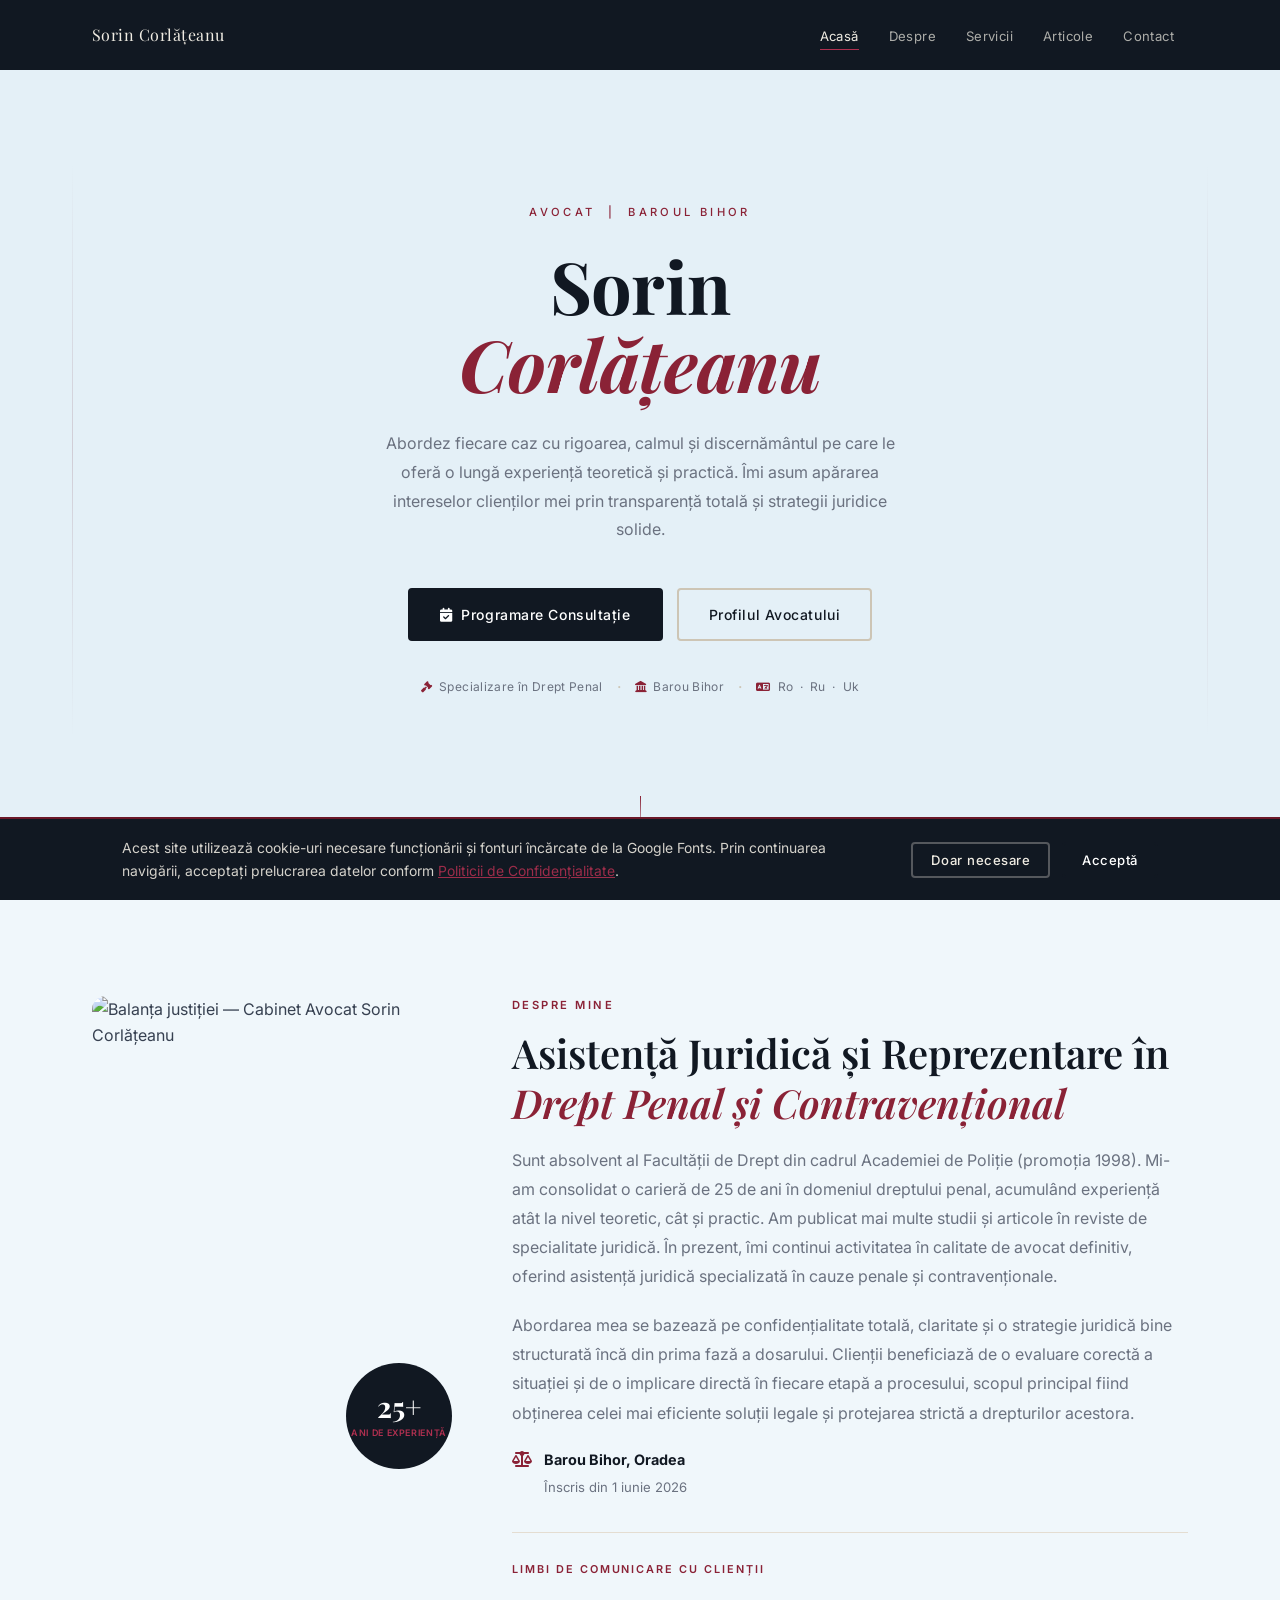
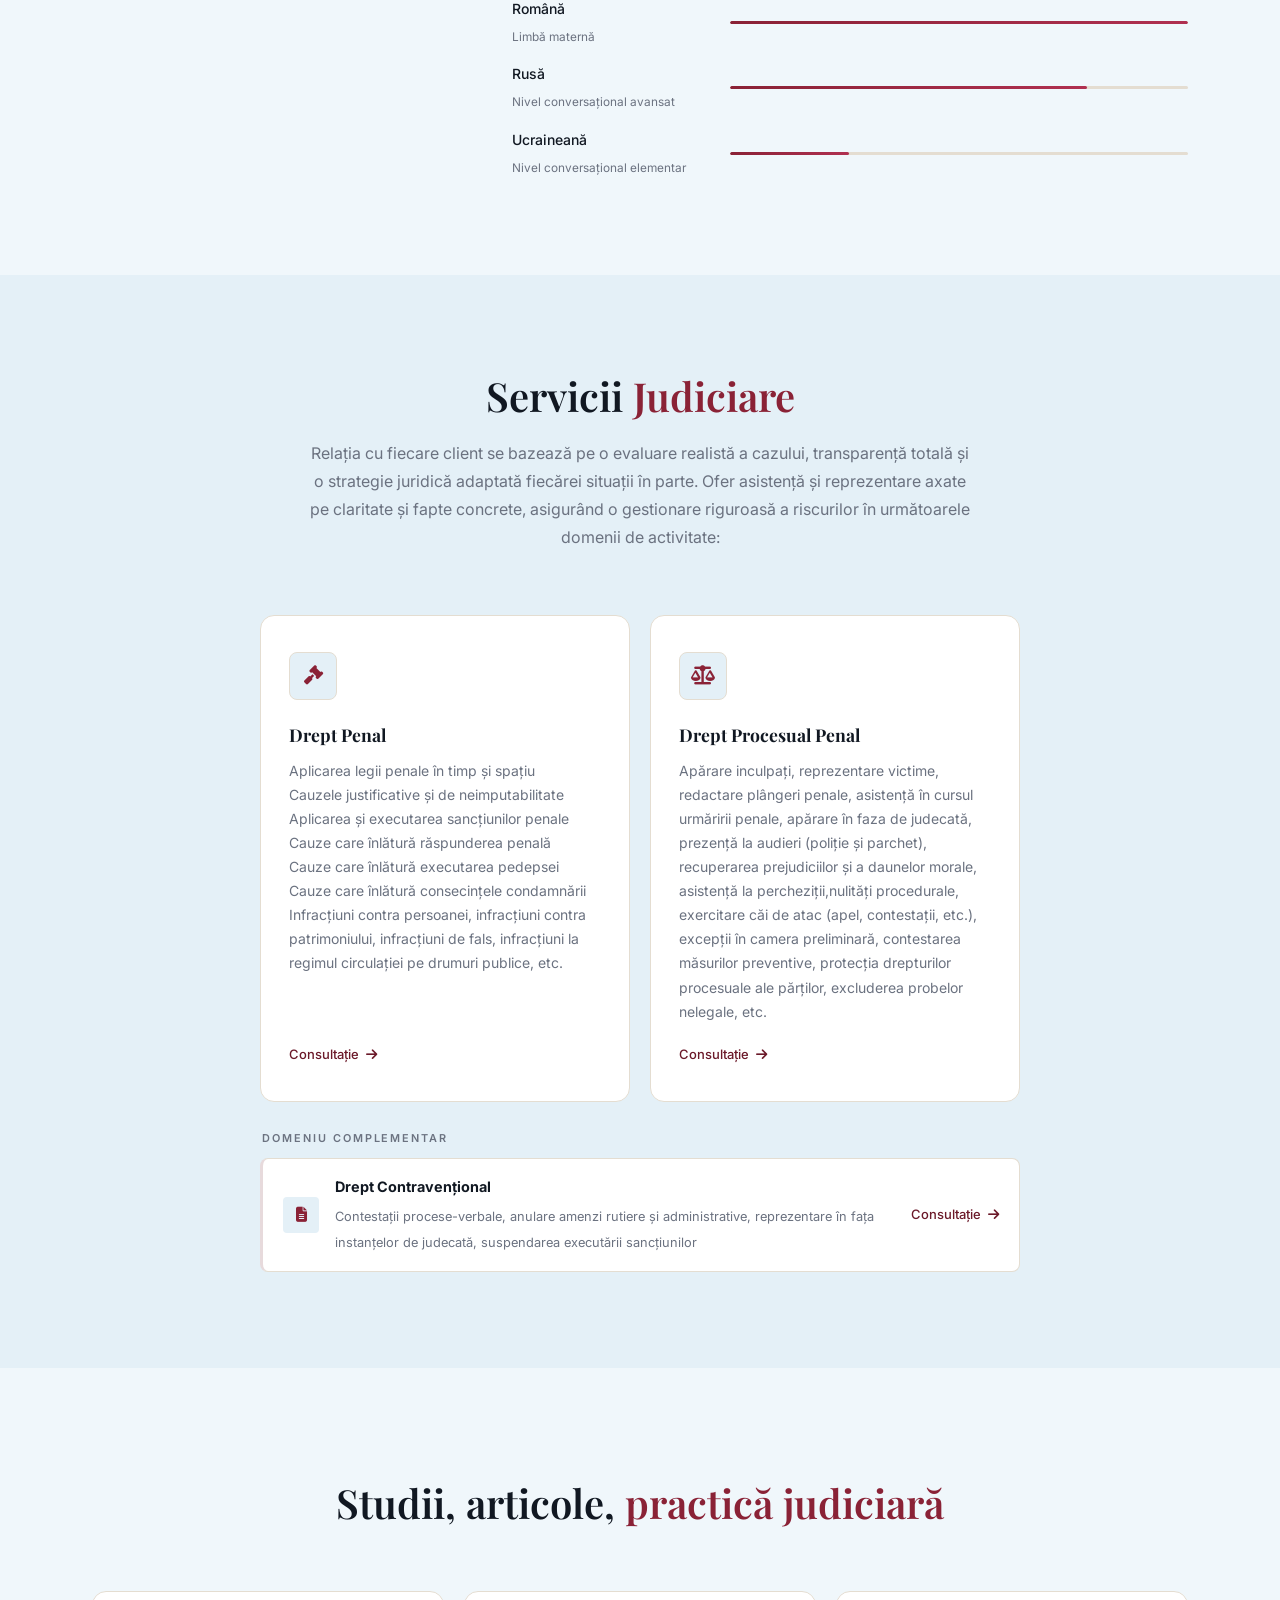
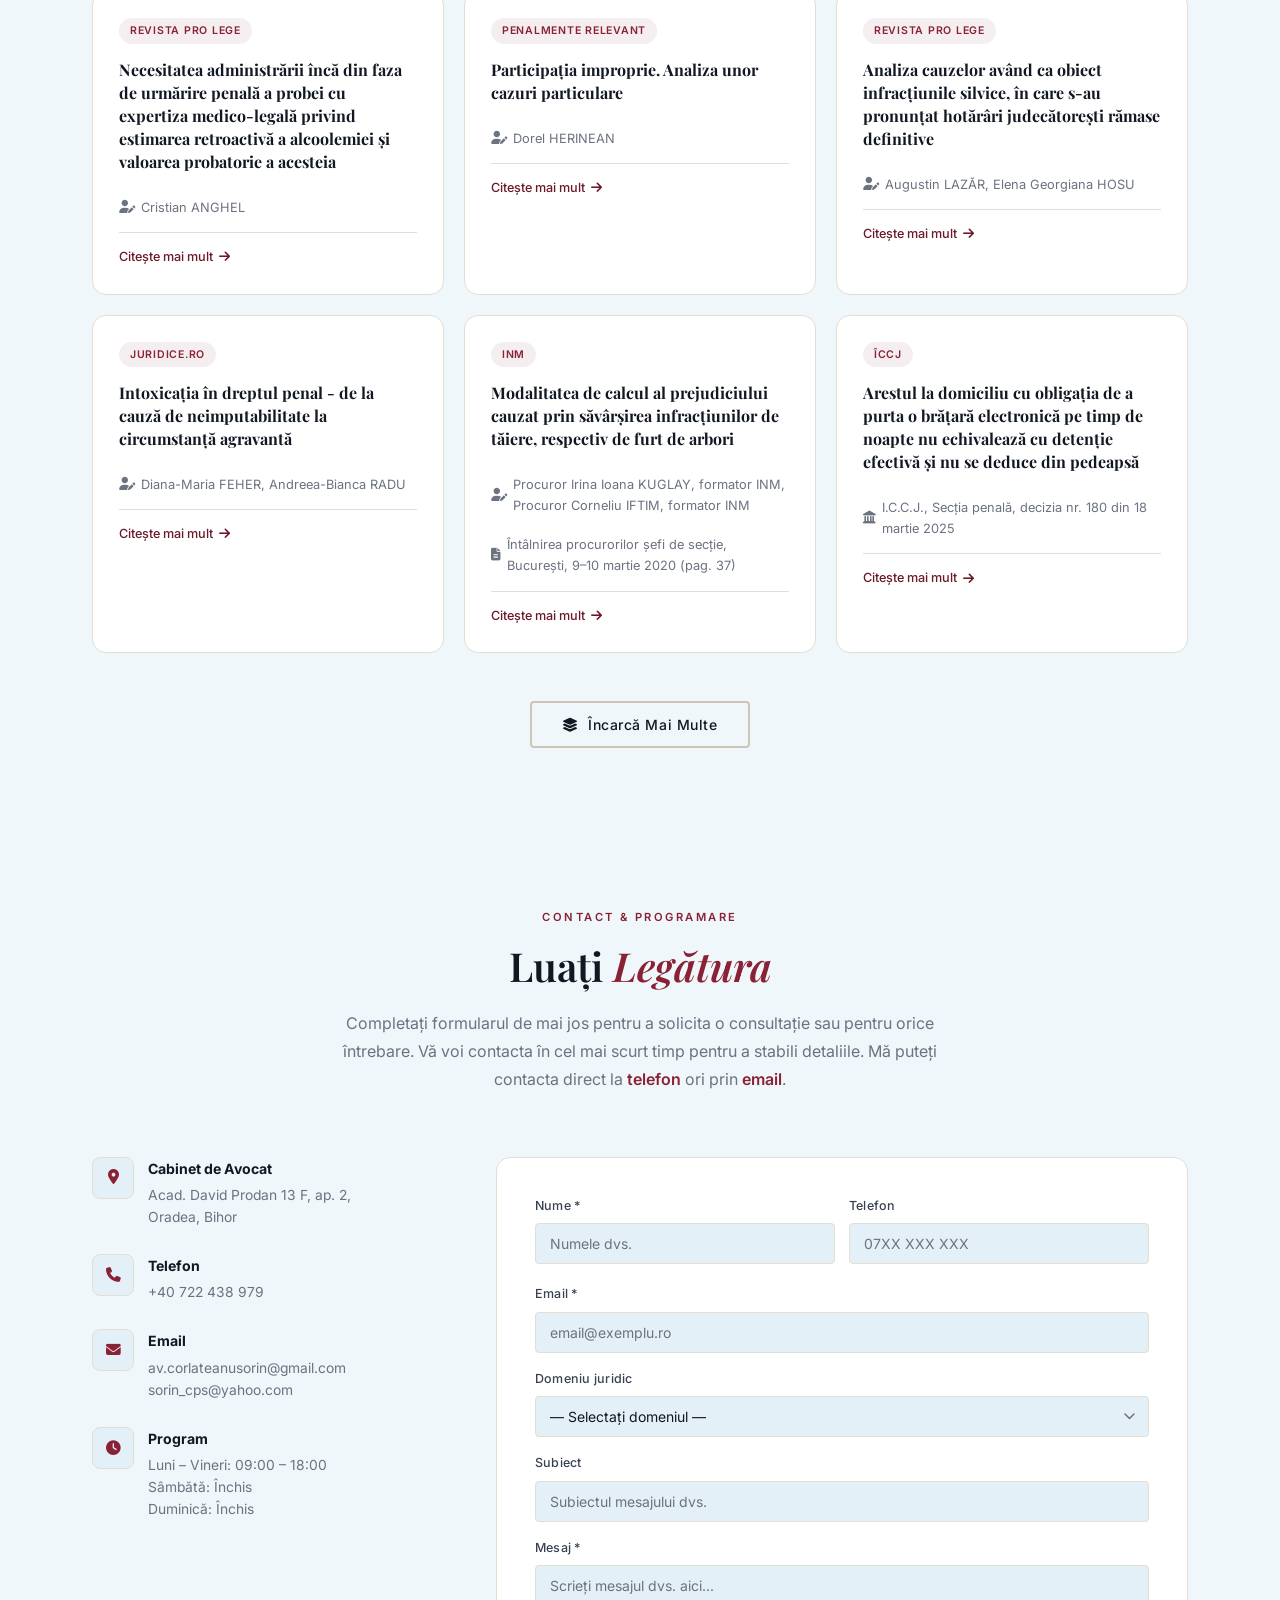
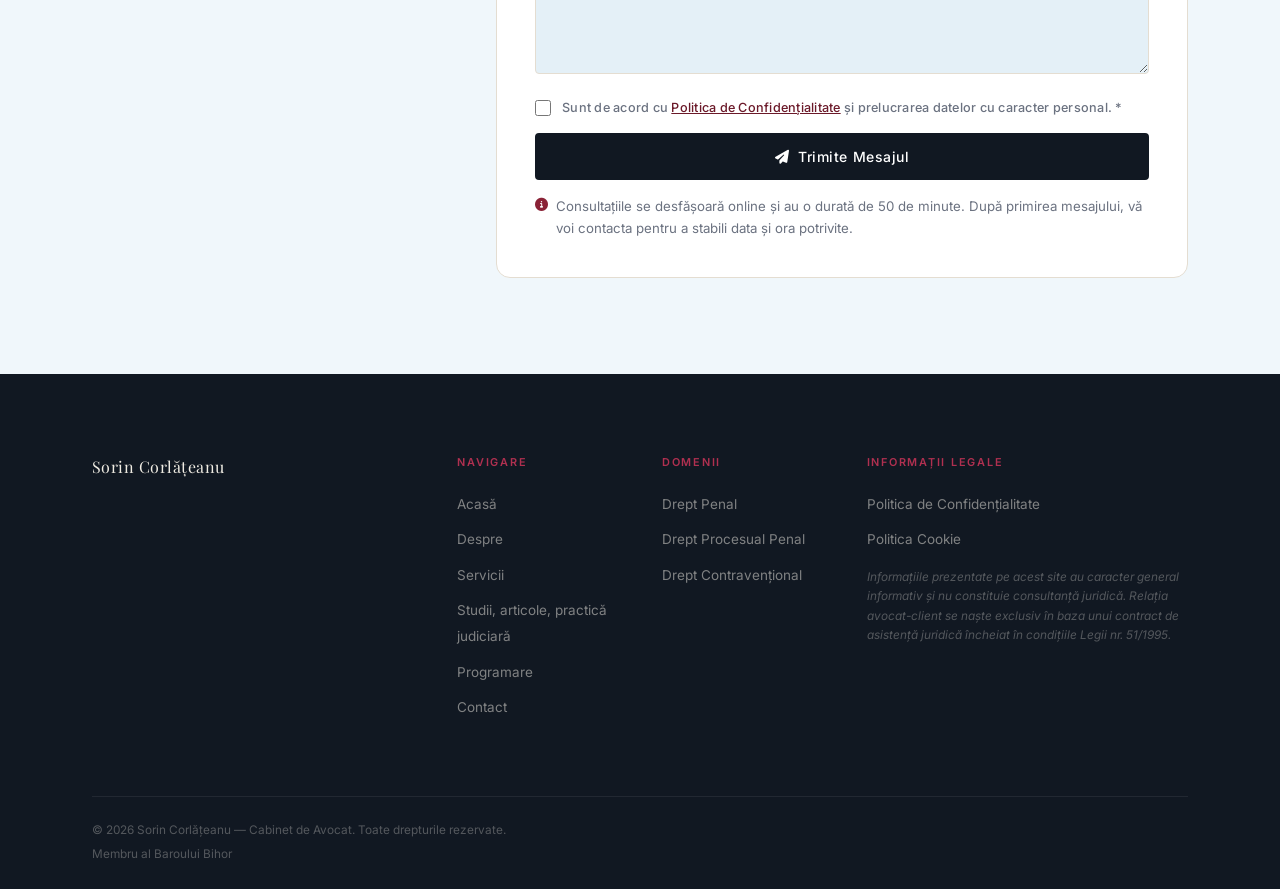
==== commit e8a0eb0c: "fix: update footer link text and anchor for spete section" ====
--- a/index.html
+++ b/index.html
@@ -289,7 +289,7 @@
           <div class="speta-header">
             <span class="speta-badge publicatie">Avocatnet.ro</span>
           </div>
-          <h3 class="speta-title">Modificarea art. 1391 Cod Civil — extinderea dreptului la despăgubiri morale pentru victimele indirecte</h3>
+          <h3 class="speta-title">Modificarea art. 1391 Cod Civil - extinderea dreptului la despăgubiri morale pentru victimele indirecte</h3>
           <p class="speta-author"><i class="fas fa-user-pen"></i> Cristian STANESCU</p>
           <div class="speta-footer">
             <a href="https://www.avocatnet.ro/articol_69673/Modificarea-Codului-Civil-in-sensul-extinderii-dreptului-la-desp%C4%83gubiri-morale-%C8%99i-pentru-victimele-indirecte-oficializat%C4%83.html" target="_blank" rel="noopener" class="speta-btn">
@@ -310,6 +310,84 @@
             </a>
             <a href="https://www.scj.ro/1093/Detalii-jurisprudenta?customQuery%5B0%5D.Key=id&amp;customQuery%5B0%5D.Value=227149#highlight=##" target="_blank" rel="noopener" class="speta-btn">
               Speță <i class="fas fa-arrow-right"></i>
+            </a>
+          </div>
+        </article>
+
+        <article class="speta-card">
+          <div class="speta-header">
+            <span class="speta-badge publicatie">Juridice.ro</span>
+          </div>
+          <h3 class="speta-title">Accidentul rutier între culpă și intenție. Limitele obligației de despăgubire a asigurătorilor RCA</h3>
+          <p class="speta-author"><i class="fas fa-user-pen"></i> Adina JIVAN, Teodora CRISTEA</p>
+          <div class="speta-footer">
+            <a href="https://www.juridice.ro/789333/accidentul-rutier-intre-culpa-si-intentie-limitele-obligatiei-de-despagubire-a-asiguratorilor-rca.html" target="_blank" rel="noopener" class="speta-btn">
+              Citește mai mult <i class="fas fa-arrow-right"></i>
+            </a>
+          </div>
+        </article>
+
+        <article class="speta-card">
+          <div class="speta-header">
+            <span class="speta-badge publicatie">Juridice.ro</span>
+          </div>
+          <h3 class="speta-title">Particularități ale infracțiunii de ucidere din culpă produsă ca urmare a unui eveniment de circulație. Stabilirea vinovăției, dinamica accidentului, expertiza tehnică</h3>
+          <p class="speta-author"><i class="fas fa-user-pen"></i> Toma Cătălin RĂILEANU</p>
+          <div class="speta-footer">
+            <a href="https://www.juridice.ro/662252/particularitati-ale-infractiunii-de-ucidere-din-culpa-produsa-ca-urmare-a-unui-eveniment-de-circulatie-stabilirea-vinovatiei-dinamica-accidentului-expertiza-tehnica.html" target="_blank" rel="noopener" class="speta-btn">
+              Citește mai mult <i class="fas fa-arrow-right"></i>
+            </a>
+          </div>
+        </article>
+
+        <article class="speta-card">
+          <div class="speta-header">
+            <span class="speta-badge publicatie">Juridice.ro</span>
+          </div>
+          <h3 class="speta-title">Etnicii români din Ucraina pot avea dublă cetățenie</h3>
+          <div class="speta-footer">
+            <a href="https://www.juridice.ro/813212/etnicii-romani-din-ucraina-pot-avea-dubla-cetatenie.html" target="_blank" rel="noopener" class="speta-btn">
+              Citește mai mult <i class="fas fa-arrow-right"></i>
+            </a>
+          </div>
+        </article>
+
+        <article class="speta-card">
+          <div class="speta-header">
+            <span class="speta-badge publicatie">Analele Universității din București</span>
+          </div>
+          <h3 class="speta-title">Previzibilitatea noțiunii de „măsuri de prevedere” în cazul infracțiunilor de ucidere din culpă și vătămare corporală din culpă</h3>
+          <p class="speta-author"><i class="fas fa-user-pen"></i> Valentina DINU</p>
+          <p class="speta-author" style="margin-top:4px"><i class="fas fa-file-alt"></i> Forum Juridic nr. 1/2024, Facultatea de Drept, Universitatea din București</p>
+          <div class="speta-footer">
+            <a href="https://drept.unibuc.ro/documente/2024/1,%202024,%2021.%20Valentina%20Dinu%20-%20Previzibilitatea%20notiunii%20de%20masuri%20de%20prevedere%20in%20cazul%20infractiunilor%20de%20ucidere%20din%20culpa%20si%20vatamare%20corporala%20din%20culpa.pdf" target="_blank" rel="noopener" class="speta-btn">
+              Citește mai mult <i class="fas fa-arrow-right"></i>
+            </a>
+          </div>
+        </article>
+
+        <article class="speta-card">
+          <div class="speta-header">
+            <span class="speta-badge publicatie">Juridice.ro</span>
+          </div>
+          <h3 class="speta-title">Abuzul de bunuri sociale – între delapidare și folosirea cu rea-credință de bunuri sau creditul de care se bucură societatea</h3>
+          <p class="speta-author"><i class="fas fa-user-pen"></i> Elena-Ștefania BALEA</p>
+          <div class="speta-footer">
+            <a href="https://www.juridice.ro/707971/abuzul-de-bunuri-sociale-intre-delapidare-si-folosirea-cu-rea-credinta-de-bunuri-sau-creditul-de-care-se-bucura-societatea.html" target="_blank" rel="noopener" class="speta-btn">
+              Citește mai mult <i class="fas fa-arrow-right"></i>
+            </a>
+          </div>
+        </article>
+
+        <article class="speta-card">
+          <div class="speta-header">
+            <span class="speta-badge publicatie">Juridice.ro</span>
+          </div>
+          <h3 class="speta-title">Internarea medicală nevoluntară în dreptul român – Considerații privind procedura judiciară și exigențele art. 5 CEDO</h3>
+          <p class="speta-author"><i class="fas fa-user-pen"></i> Costin BÎRLEAZĂ</p>
+          <div class="speta-footer">
+            <a href="https://www.juridice.ro/813637/internarea-medicala-nevoluntara-in-dreptul-roman-consideratii-privind-procedura-judiciara-si-exigentele-art-5-cedo.html" target="_blank" rel="noopener" class="speta-btn">
+              Citește mai mult <i class="fas fa-arrow-right"></i>
             </a>
           </div>
         </article>
@@ -452,7 +530,7 @@
             <li><a href="#acasa">Acasă</a></li>
             <li><a href="#despre">Despre</a></li>
             <li><a href="#servicii">Servicii</a></li>
-            <li><a href="#spete">Spețe</a></li>
+            <li><a href="#spete">Studii, articole, practică judiciară</a></li>
             <li><a href="#programare">Programare</a></li>
             <li><a href="#contact">Contact</a></li>
           </ul>
